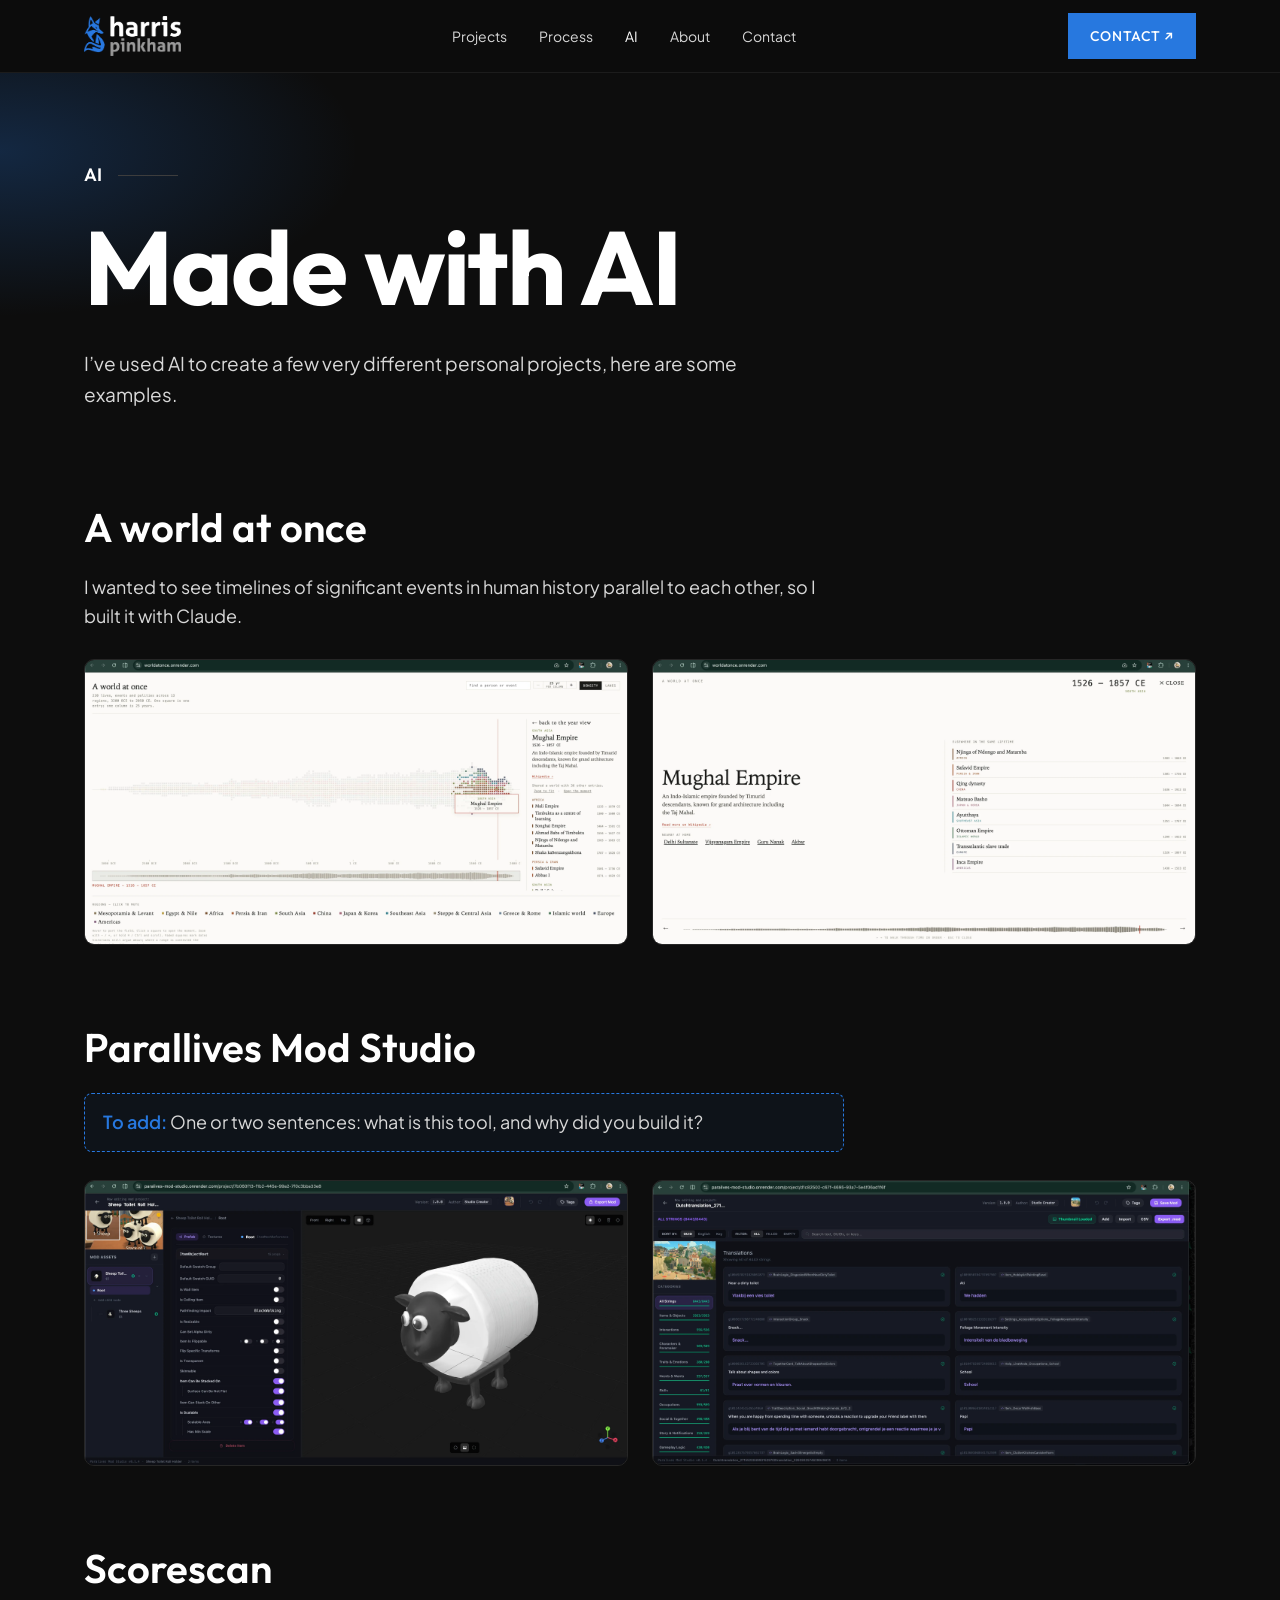
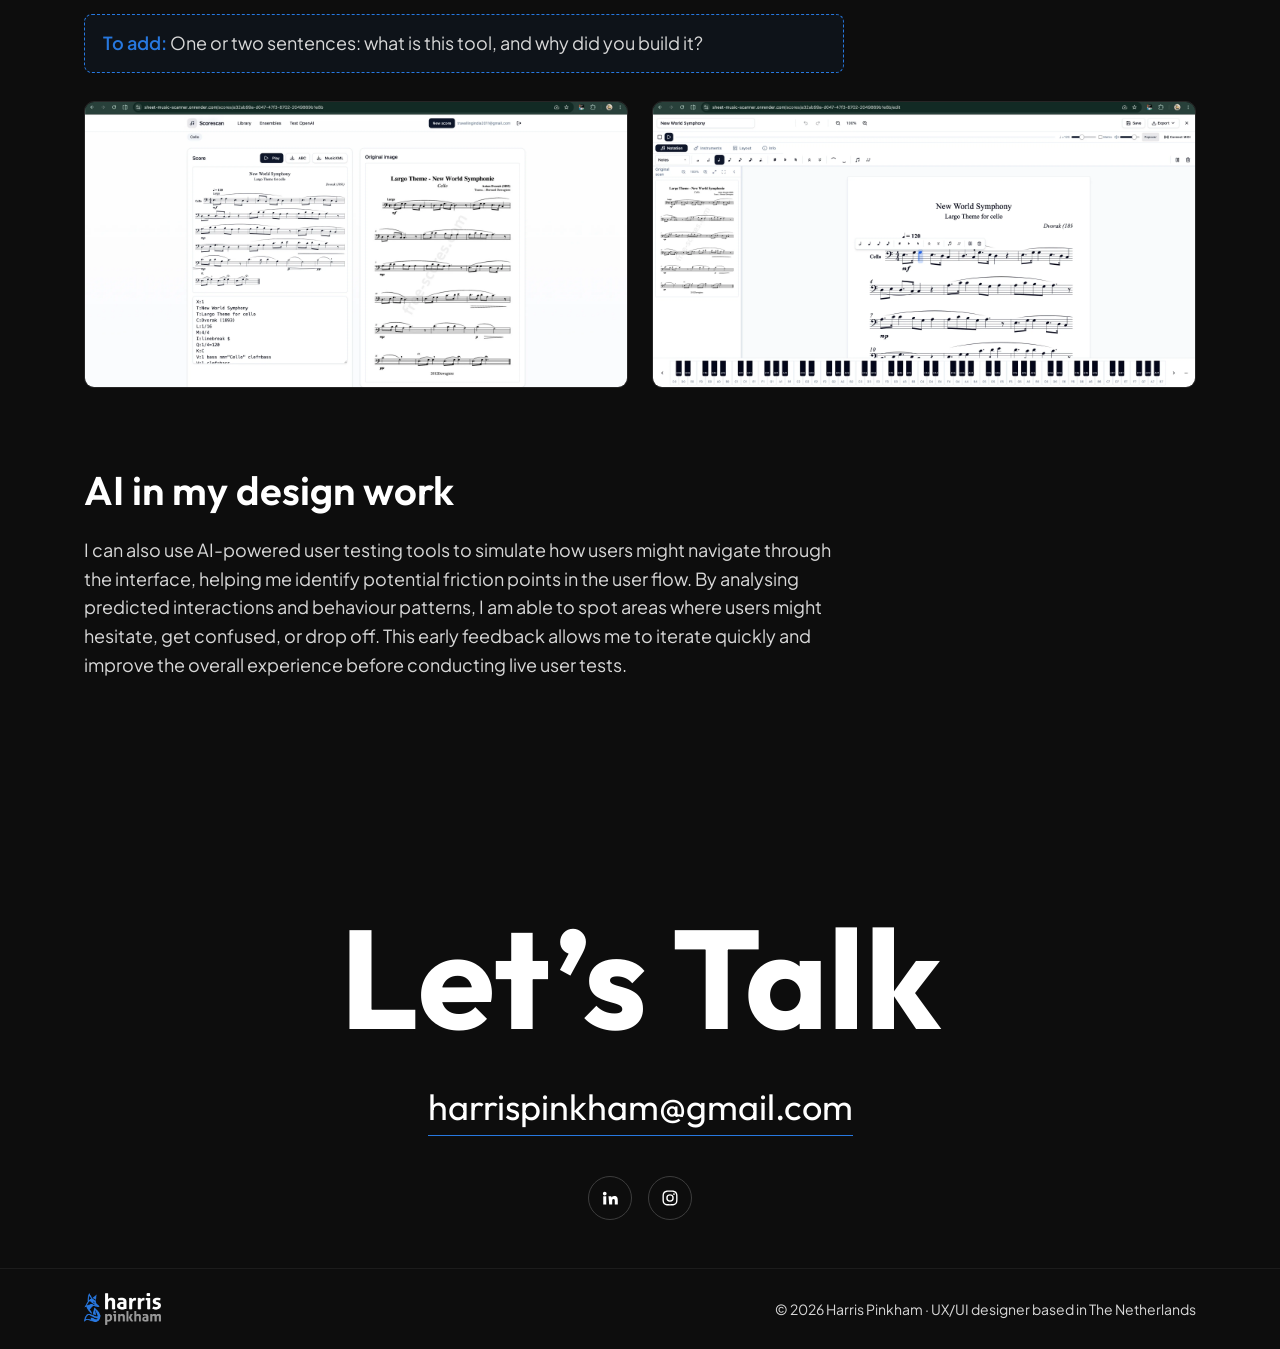
==== ai.html @ 4bc6c073 "Add project pages, Process and AI pages Project cards on the home page are now previews linking to a" ====
<!doctype html>
<html lang="en">
<head>
  <meta charset="utf-8">
  <meta name="viewport" content="width=device-width, initial-scale=1">
  <title>Made with AI — Harris Pinkham</title>
  <meta name="description" content="How Harris Pinkham uses AI as a UX/UI designer.">
  <link rel="icon" href="assets/favicon.png" type="image/png">
  <link rel="apple-touch-icon" href="assets/favicon.png">
  <link rel="preconnect" href="https://fonts.googleapis.com">
  <link rel="preconnect" href="https://fonts.gstatic.com" crossorigin>
  <link href="https://fonts.googleapis.com/css2?family=Outfit:wght@400;500;600;700&family=Plus+Jakarta+Sans:wght@400;500&display=swap" rel="stylesheet">
  <link rel="stylesheet" href="styles.css">
</head>
<body>

<header>
  <div class="wrap">
    <a class="logo" href="index.html" aria-label="Harris Pinkham, home"><img src="assets/logo.png" alt="harris pinkham" width="497" height="206"></a>
    <nav aria-label="Main">
      <a href="index.html#work">Projects</a>
      <a href="process.html">Process</a>
      <a href="ai.html" aria-current="page">AI</a>
      <a href="index.html#about">About</a>
      <a href="#contact">Contact</a>
    </nav>
    <a class="btn" href="#contact">CONTACT ↗</a>
  </div>
</header>

<main>
  <section class="page-hero">
    <div class="wrap">
      <p class="eyebrow">AI</p>
      <h1>Made with AI</h1>
      <p class="lead">I’ve used AI to create a few very different personal projects, here are some examples.</p>
    </div>
  </section>

  <section class="content-section">
    <div class="wrap">
      <article class="ai-project">
        <h2 class="sub">A world at once</h2>
        <p>I wanted to see timelines of significant events in human history parallel to each other, so I built it with Claude.</p>
        <div class="shots">
        <img class="shot" src="assets/ai/world-at-once-1.webp" alt="Timeline of 220 lives, events and polities across 13 regions, with the Mughal Empire selected" loading="lazy">
        <img class="shot" src="assets/ai/world-at-once-2.webp" alt="Mughal Empire detail view listing what happened elsewhere in the world at the same time" loading="lazy">
        </div>
      </article>
      <article class="ai-project">
        <h2 class="sub">Parallives Mod Studio</h2>
        <p class="todo">One or two sentences: what is this tool, and why did you build it?</p>
        <div class="shots">
        <img class="shot" src="assets/ai/mod-studio-1.webp" alt="Mod editor with a 3D preview of a sheep toilet-roll holder and its item settings" loading="lazy">
        <img class="shot" src="assets/ai/mod-studio-2.webp" alt="Translation editor showing English game strings with Dutch translations" loading="lazy">
        </div>
      </article>
      <article class="ai-project">
        <h2 class="sub">Scorescan</h2>
        <p class="todo">One or two sentences: what is this tool, and why did you build it?</p>
        <div class="shots">
        <img class="shot" src="assets/ai/scorescan-1.webp" alt="Scanned cello score next to the original sheet music image" loading="lazy">
        <img class="shot" src="assets/ai/scorescan-2.webp" alt="Score editor with notation tools and a piano keyboard" loading="lazy">
        </div>
      </article>
      <article class="ai-project">
        <h2 class="sub">AI in my design work</h2>
        <p>I can also use AI-powered user testing tools to simulate how users might navigate through the interface, helping me identify potential friction points in the user flow. By analysing predicted interactions and behaviour patterns, I am able to spot areas where users might hesitate, get confused, or drop off. This early feedback allows me to iterate quickly and improve the overall experience before conducting live user tests.</p>
      </article>
    </div>
  </section>

  <section class="contact" id="contact">
    <div class="wrap">
      <h2 class="big">Let’s Talk</h2>
      <a class="email" href="mailto:harrispinkham@gmail.com">harrispinkham@gmail.com</a>
      <div class="socials">
        <a href="https://www.linkedin.com/in/harrispinkham/" aria-label="LinkedIn"><svg viewBox="0 0 24 24"><path d="M4.98 3.5a2.5 2.5 0 1 1 0 5 2.5 2.5 0 0 1 0-5zM3 9.75h4v11H3zm7 0h3.8v1.5h.06c.53-1 1.83-2.06 3.77-2.06 4.03 0 4.77 2.65 4.77 6.1v5.46h-4v-4.84c0-1.16-.02-2.64-1.61-2.64-1.61 0-1.86 1.26-1.86 2.56v4.92h-4z"/></svg></a>
        <a href="https://www.instagram.com/indiaskapie" aria-label="Instagram"><svg viewBox="0 0 24 24"><path d="M12 7a5 5 0 1 0 0 10 5 5 0 0 0 0-10zm0 8.2a3.2 3.2 0 1 1 0-6.4 3.2 3.2 0 0 1 0 6.4zM17.3 5.5a1.2 1.2 0 1 0 0 2.4 1.2 1.2 0 0 0 0-2.4zM12 2c-2.7 0-3.1 0-4.1.06C4.6 2.2 2.2 4.6 2.06 7.9 2 8.9 2 9.3 2 12s0 3.1.06 4.1c.15 3.3 2.55 5.7 5.84 5.84C8.9 22 9.3 22 12 22s3.1 0 4.1-.06c3.3-.15 5.7-2.55 5.84-5.84.06-1 .06-1.4.06-4.1s0-3.1-.06-4.1C21.8 4.6 19.4 2.2 16.1 2.06 15.1 2 14.7 2 12 2zm0 1.8c2.67 0 3 0 4.03.06 2.4.1 3.97 1.7 4.1 4.1.05 1.05.06 1.36.06 4.04s0 3-.06 4.04c-.12 2.4-1.7 3.97-4.1 4.1-1.04.05-1.36.06-4.03.06s-3 0-4.04-.06c-2.4-.12-3.97-1.7-4.1-4.1C3.8 15 3.8 14.67 3.8 12s0-3 .06-4.04c.12-2.4 1.7-3.97 4.1-4.1C9 3.8 9.33 3.8 12 3.8z"/></svg></a>
      </div>
    </div>
  </section>
</main>

<footer>
  <div class="wrap">
    <img src="assets/logo.png" alt="harris pinkham" width="497" height="206">
    <p>© 2026 Harris Pinkham · UX/UI designer based in The Netherlands</p>
  </div>
</footer>

</body>
</html>
---- styles.css ----
:root {
  --bg: #0d0d0d;
  --surface: #020202;
  --text: #fff;
  --muted: #d8d8d8;
  --line: #3d3d3d;
  --accent: #2778df;
  --max: 1160px;
}
*, *::before, *::after { box-sizing: border-box; }
html { scroll-behavior: smooth; }
body {
  margin: 0;
  background: var(--bg);
  color: var(--text);
  font-family: "Plus Jakarta Sans", sans-serif;
  font-size: 16px;
  line-height: 1.6;
  -webkit-font-smoothing: antialiased;
}
h1, h2, h3, h4 { font-family: "Outfit", sans-serif; margin: 0; line-height: 1.1; }
p { margin: 0; }
a { color: inherit; }
img { max-width: 100%; display: block; }
.wrap { max-width: var(--max); margin: 0 auto; padding: 0 24px; }

/* Header */
header {
  position: sticky; top: 0; z-index: 10;
  background: rgba(13, 13, 13, .85);
  backdrop-filter: blur(10px);
  border-bottom: 1px solid #1c1c1c;
}
header .wrap { display: flex; align-items: center; justify-content: space-between; height: 72px; }
.logo img { height: 40px; width: auto; }
nav { display: flex; gap: 32px; }
nav a { text-decoration: none; font-size: 14px; color: var(--muted); }
nav a:hover, nav a[aria-current="page"] { color: var(--text); }
[id] { scroll-margin-top: 88px; }
.btn {
  display: inline-flex; align-items: center; gap: 8px;
  background: var(--accent); color: #fff; text-decoration: none;
  font-family: "Outfit", sans-serif; font-size: 14px; font-weight: 500; letter-spacing: .04em;
  padding: 12px 22px;
}
.btn:hover { filter: brightness(1.1); }

/* Section eyebrow, e.g. "Projects ——" */
.eyebrow {
  display: flex; align-items: center; gap: 16px;
  font-family: "Outfit", sans-serif; font-weight: 600; font-size: 18px;
}
.eyebrow::after { content: ""; width: 60px; height: 1px; background: var(--line); }
.section-title { font-size: clamp(40px, 6vw, 72px); font-weight: 600; margin: 16px 0 48px; }

/* Hero */
.hero {
  position: relative; overflow: hidden;
  padding: 120px 0 100px;
  background: radial-gradient(ellipse 40% 50% at 0% 25%, rgba(39, 120, 223, .28), transparent 70%);
}
.hero-figure {
  position: absolute; right: 4%; top: 80px;
  width: min(46vw, 560px); height: auto; opacity: .55;
  image-rendering: pixelated; pointer-events: none;
}
.hero .wrap { position: relative; }
.hero h1 { font-weight: 700; font-size: clamp(64px, 13vw, 150px); letter-spacing: -.02em; margin-top: 24px; }
.hero h1 .line { display: flex; align-items: center; gap: 24px; }
.hero h1 .line:last-child { padding-left: clamp(0px, 13vw, 180px); }
.hero h1 .line:last-child::before {
  content: ""; flex: 0 0 clamp(0px, 11vw, 150px); height: 4px;
  background: radial-gradient(circle, var(--accent) 2px, transparent 2.5px) 0 0 / 10px 4px;
  margin-left: calc(-1 * clamp(0px, 13vw, 180px));
}
.hero h1 .star { width: clamp(40px, 7vw, 90px); }
.hero .lead { max-width: 560px; margin-top: 40px; font-size: 18px; color: var(--muted); }
.stats { display: grid; grid-template-columns: repeat(3, 1fr); gap: 24px; max-width: 800px; margin-top: 48px; }
.stats strong { display: block; font-family: "Outfit", sans-serif; font-size: 28px; font-weight: 600; color: var(--accent); }
.stats span { font-size: 14px; color: var(--muted); }
.circle-link {
  display: grid; place-items: center; margin-top: 56px;
  width: 144px; height: 144px; border-radius: 50%;
  border: 1px solid var(--accent); text-decoration: none;
  font-family: "Outfit", sans-serif; font-size: 14px; font-weight: 500; letter-spacing: .04em;
  transition: background .2s;
}
.circle-link:hover { background: var(--accent); }

/* Project preview cards (home) */
.work { padding: 100px 0; }
.projects { display: grid; grid-template-columns: repeat(2, 1fr); gap: 24px; }
.project-card {
  display: block; text-decoration: none;
  border: 1px solid #262626; border-radius: 12px; background: var(--surface); overflow: hidden;
  transition: border-color .2s, transform .2s;
}
.project-card:hover { border-color: var(--accent); transform: translateY(-4px); }
.project-card img { width: 100%; height: auto; aspect-ratio: 16 / 10; object-fit: cover; }
.card-body { padding: 20px 24px 24px; }
.tag { font-size: 14px; color: var(--muted); }
.project-card h3 { font-size: 22px; font-weight: 600; margin: 6px 0 16px; }
.view { font-family: "Outfit", sans-serif; font-size: 14px; font-weight: 500; letter-spacing: .04em; color: var(--accent); }
.site-link {
  font-family: "Outfit", sans-serif; font-weight: 500;
  color: var(--accent); text-decoration: none; border-bottom: 1px solid currentColor;
}
.site-link:hover { color: var(--text); }

/* About */
.about { padding: 100px 0; border-top: 1px solid #1c1c1c; }
.about-grid { display: grid; grid-template-columns: 1fr 1.2fr; gap: 64px; align-items: center; }
.about-photo { border-radius: 12px; aspect-ratio: 1; object-fit: cover; object-position: center 25%; width: 100%; height: auto; }
.about p { color: var(--muted); font-size: 18px; margin-bottom: 20px; }
.about p strong { color: var(--text); font-weight: 500; }
.about .section-title { margin-bottom: 32px; }

/* Ticker */
.ticker { overflow: hidden; border-block: 1px solid #1c1c1c; padding: 28px 0; }
.ticker-track { display: flex; gap: 48px; width: max-content; animation: scroll 30s linear infinite; }
.ticker-track span { font-family: "Outfit", sans-serif; font-size: clamp(32px, 5vw, 56px); font-weight: 600; white-space: nowrap; display: flex; align-items: center; gap: 48px; }
.ticker-track span::after { content: ""; width: 36px; height: 36px; background: url(assets/star.svg) center / contain no-repeat; }
@keyframes scroll { to { transform: translateX(-50%); } }
@media (prefers-reduced-motion: reduce) { .ticker-track { animation: none; } }

/* Contact / footer */
.contact { padding: 120px 0 48px; text-align: center; }
.contact h2.big { font-size: clamp(56px, 11vw, 140px); font-weight: 700; }
.contact .email { display: inline-block; margin: 24px 0 40px; font-family: "Outfit", sans-serif; font-size: clamp(20px, 3.4vw, 36px); text-decoration: none; border-bottom: 1px solid var(--accent); overflow-wrap: anywhere; }
.socials { display: flex; justify-content: center; gap: 16px; }
.socials a { display: grid; place-items: center; width: 44px; height: 44px; border: 1px solid var(--line); border-radius: 50%; }
.socials a:hover { border-color: var(--accent); }
.socials svg { width: 18px; height: 18px; fill: currentColor; }
footer { border-top: 1px solid #1c1c1c; padding: 24px 0; font-size: 14px; color: var(--muted); }
footer .wrap { display: flex; justify-content: space-between; align-items: center; gap: 16px; }
footer img { height: 32px; width: auto; }

/* Inner page intro (project, process, AI) */
.page-hero {
  padding: 88px 0 56px;
  background: radial-gradient(ellipse 40% 60% at 0% 20%, rgba(39, 120, 223, .25), transparent 70%);
}
.back { display: inline-block; margin-bottom: 32px; font-size: 14px; color: var(--muted); text-decoration: none; }
.back:hover { color: var(--text); }
.page-hero h1 { font-size: clamp(48px, 9vw, 104px); font-weight: 700; letter-spacing: -.02em; margin-top: 20px; }
.page-hero .lead { max-width: 680px; margin-top: 24px; font-size: 19px; color: var(--muted); }
.page-hero .tag { margin-top: 0; }
h2.sub { font-size: clamp(28px, 3.4vw, 40px); font-weight: 600; margin-bottom: 24px; }

/* Project page */
.cover { width: 100%; height: auto; border-radius: 12px; }
.project-info { display: grid; grid-template-columns: 1.6fr 1fr; gap: 64px; padding-top: 80px; padding-bottom: 80px; }
.project-info p { color: var(--muted); font-size: 18px; }
.project-info p + p { margin-top: 16px; }
.meta { margin: 0; border-top: 1px solid var(--line); }
.meta div { display: flex; justify-content: space-between; gap: 16px; padding: 14px 0; border-bottom: 1px solid var(--line); }
.meta dt { color: var(--muted); font-size: 14px; }
.meta dd { margin: 0; text-align: right; font-family: "Outfit", sans-serif; font-weight: 500; }
.screens { padding-bottom: 80px; }
.desktop-screens { display: grid; gap: 32px; margin-bottom: 80px; }
.mobile-screens { display: grid; grid-template-columns: repeat(3, 1fr); gap: 32px; max-width: 900px; margin: 0 auto 80px; }
.browser { margin: 0; border: 1px solid #262626; border-radius: 12px; overflow: hidden; background: #161616; }
.browser-bar { display: flex; gap: 6px; padding: 12px 16px; border-bottom: 1px solid #262626; }
.browser-bar span { width: 10px; height: 10px; border-radius: 50%; background: var(--line); }
.browser img { width: 100%; height: auto; }
.browser .slot { width: 100%; aspect-ratio: 16 / 10; }
.phone { margin: 0; border: 10px solid #1f1f1f; border-radius: 40px; overflow: hidden; background: #161616; box-shadow: 0 0 0 1px #333; }
.phone img, .phone .slot { width: 100%; height: auto; aspect-ratio: 9 / 19.5; object-fit: cover; object-position: top; }
.desktop-screens.two { grid-template-columns: 1fr 1fr; gap: 24px; }
.mobile-screens.four { grid-template-columns: repeat(4, 1fr); gap: 24px; max-width: none; }
/* Older 16:9 phone screens */
.mobile-screens.classic { grid-template-columns: repeat(2, 1fr); max-width: 560px; }
.mobile-screens.classic .phone img { aspect-ratio: 9 / 16; }
/* Screenshots that already include their own browser bar */
.shots { display: grid; grid-template-columns: 1fr 1fr; gap: 24px; margin: 28px 0 80px; }
.shot { width: 100%; height: auto; border-radius: 10px; border: 1px solid #262626; }
.intro-text { max-width: 820px; margin-bottom: 56px; color: var(--muted); font-size: 18px; }
.ai-project p { max-width: 760px; color: var(--muted); font-size: 18px; }

/* Empty frame waiting for a screenshot */
.slot {
  display: grid; place-items: center; padding: 16px; text-align: center;
  color: var(--muted); font-size: 14px;
  background: repeating-linear-gradient(45deg, #141414 0 12px, #181818 12px 24px);
}
.project-nav { display: flex; justify-content: space-between; gap: 16px; padding-top: 40px; padding-bottom: 40px; border-top: 1px solid #1c1c1c; }
.project-nav a { text-decoration: none; }
.project-nav a:last-child { text-align: right; }
.project-nav small { display: block; color: var(--muted); font-size: 13px; }
.project-nav span { font-family: "Outfit", sans-serif; font-size: 20px; font-weight: 600; }
.project-nav a:hover span { color: var(--accent); }

/* Placeholder for content still to be written */
.todo {
  border: 1px dashed var(--accent); border-radius: 8px; padding: 14px 18px;
  color: var(--muted); font-size: 15px; background: rgba(39, 120, 223, .06);
}
.todo::before { content: "To add: "; color: var(--accent); font-weight: 600; }
.todo-inline { color: var(--muted) !important; font-style: italic; border-bottom: 1px dashed var(--accent); }

/* Process page */
.content-section { padding: 40px 0 100px; }
.steps { list-style: none; padding: 0; margin: 0 0 80px; border-top: 1px solid var(--line); }
.steps li { display: grid; grid-template-columns: 100px 1fr 1.4fr; gap: 32px; padding: 40px 0; border-bottom: 1px solid var(--line); }
.step-num { font-family: "Outfit", sans-serif; font-size: 20px; font-weight: 600; color: var(--accent); }
.steps h3 { font-size: clamp(26px, 3vw, 36px); font-weight: 600; }
.steps p { color: var(--muted); font-size: 17px; }
.steps p + p { margin-top: 12px; }
.step-items > div + div { margin-top: 32px; }
.step-items h4 { font-family: "Outfit", sans-serif; font-size: 20px; font-weight: 600; margin-bottom: 8px; }
.steps blockquote { margin: 12px 0; padding-left: 16px; border-left: 2px solid var(--accent); color: var(--text); font-style: italic; }

/* AI page */
.cards { display: grid; grid-template-columns: repeat(3, 1fr); gap: 24px; margin-bottom: 80px; }
.card { border: 1px solid #262626; border-radius: 12px; background: var(--surface); padding: 28px; }
.card h3 { font-size: 22px; font-weight: 600; margin-bottom: 16px; }
.card .todo { font-size: 14px; }

@media (max-width: 800px) {
  header .wrap { flex-wrap: wrap; height: auto; padding-top: 12px; row-gap: 4px; }
  nav { order: 3; width: 100%; gap: 22px; overflow-x: auto; padding: 4px 0 12px; }
  nav a { white-space: nowrap; }
  [id] { scroll-margin-top: 120px; }
  .hero { padding: 72px 0 64px; }
  .hero-figure { width: 80vw; right: -20vw; top: auto; bottom: 0; opacity: .3; }
  .hero h1 .line:last-child { padding-left: 0; }
  .hero h1 .line:last-child::before { display: none; }
  .stats { grid-template-columns: 1fr; gap: 16px; }
  .work, .about { padding: 72px 0; }
  .projects, .cards { grid-template-columns: 1fr; }
  .page-hero { padding: 56px 0 40px; }
  .project-info { grid-template-columns: 1fr; gap: 40px; padding-top: 56px; padding-bottom: 56px; }
  .mobile-screens, .mobile-screens.four { grid-template-columns: repeat(2, 1fr); gap: 16px; }
  .desktop-screens.two, .shots { grid-template-columns: 1fr; }
  .phone { border-width: 6px; border-radius: 28px; }
  .steps li { grid-template-columns: 1fr; gap: 12px; padding: 32px 0; }
  .about-grid { grid-template-columns: 1fr; gap: 40px; }
  .about-photo { aspect-ratio: 4 / 3; }
  footer .wrap { flex-direction: column; }
}
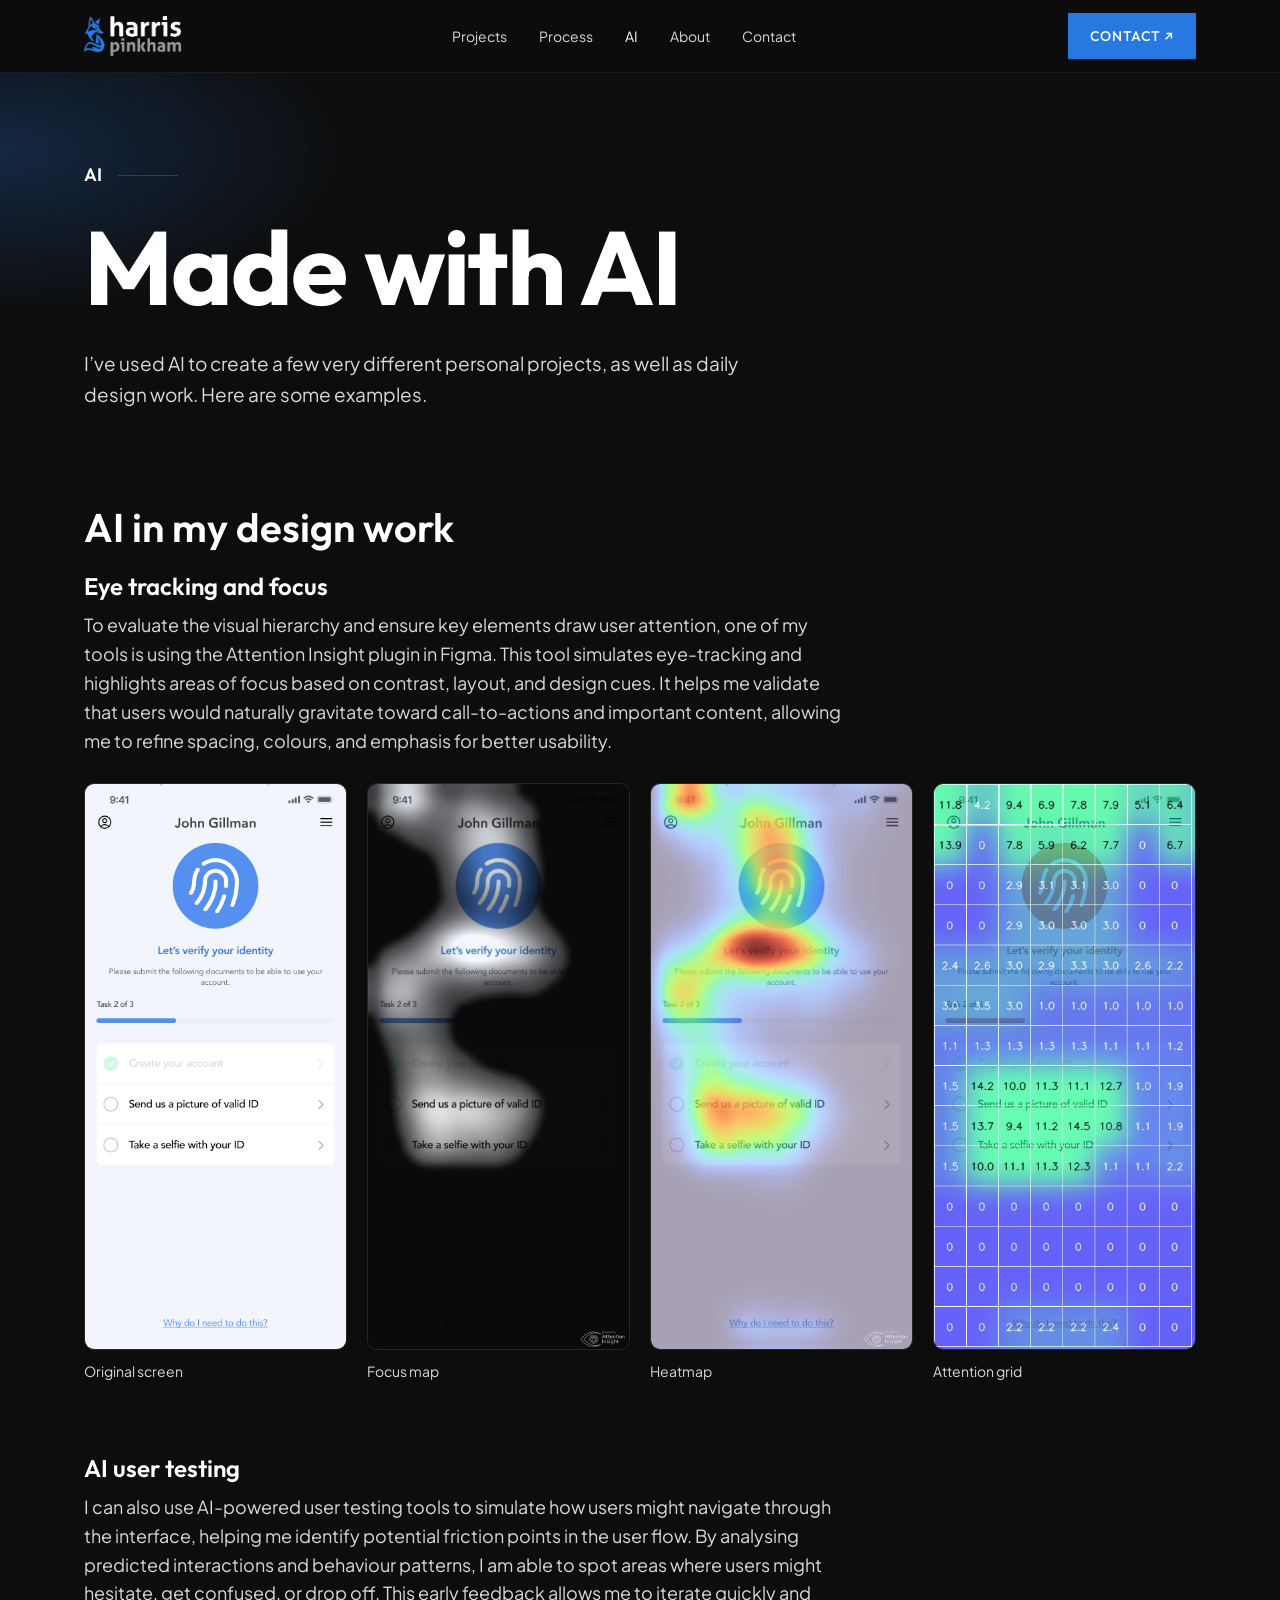
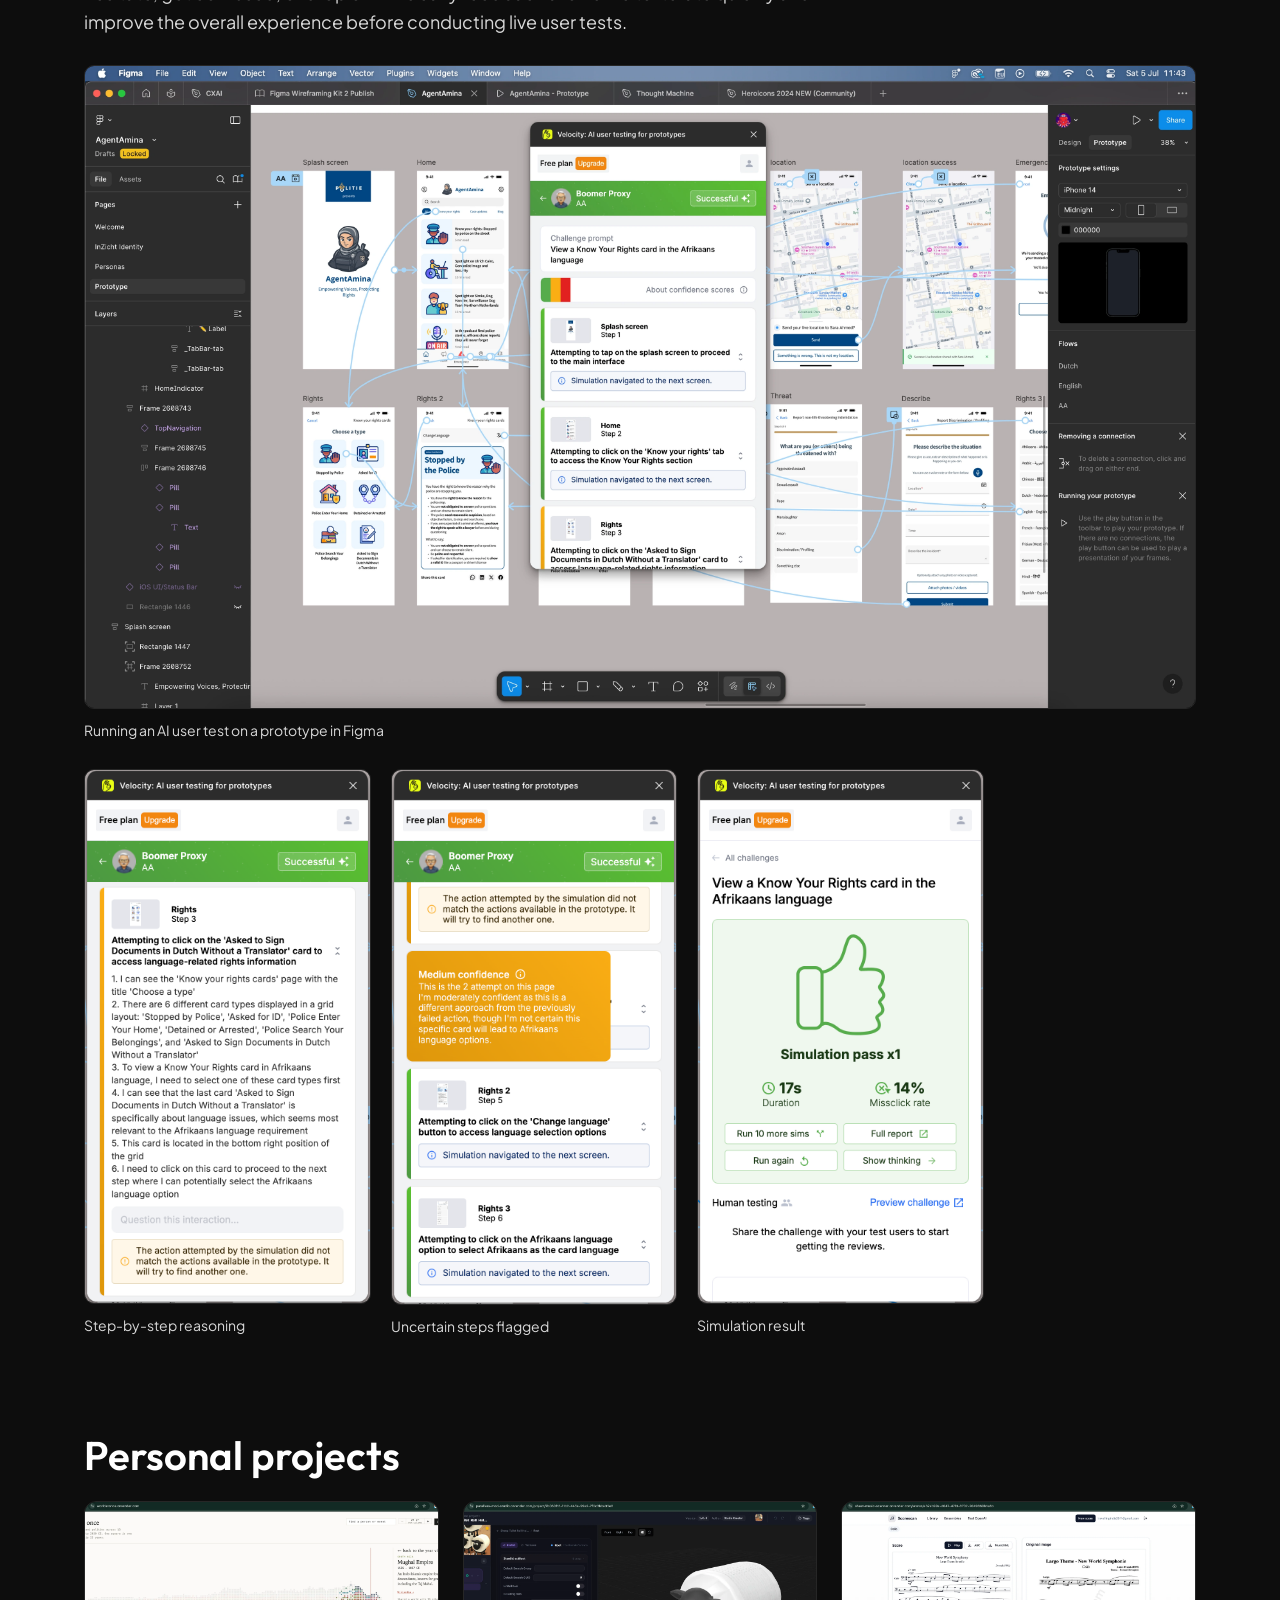
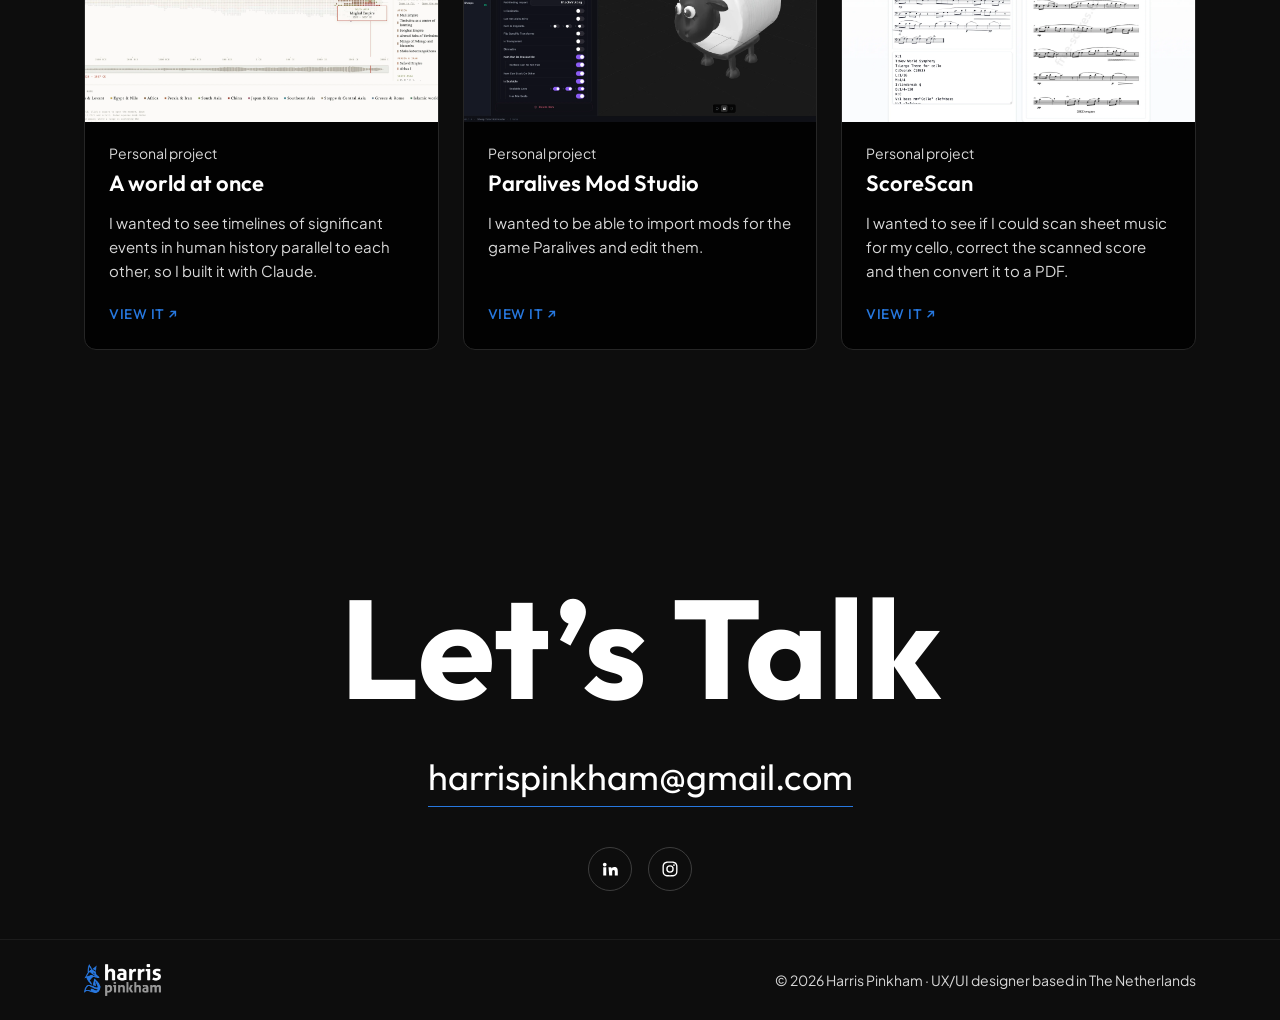
==== commit a6afbc44: "Rework AI page and tidy project details The AI page now leads with AI in my design work (eye trackin" ====
--- a/ai.html
+++ b/ai.html
@@ -33,40 +33,65 @@
     <div class="wrap">
       <p class="eyebrow">AI</p>
       <h1>Made with AI</h1>
-      <p class="lead">I’ve used AI to create a few very different personal projects, here are some examples.</p>
+      <p class="lead">I’ve used AI to create a few very different personal projects, as well as daily design work. Here are some examples.</p>
     </div>
   </section>
 
   <section class="content-section">
     <div class="wrap">
       <article class="ai-project">
-        <h2 class="sub">A world at once</h2>
-        <p>I wanted to see timelines of significant events in human history parallel to each other, so I built it with Claude.</p>
-        <div class="shots">
-        <img class="shot" src="assets/ai/world-at-once-1.webp" alt="Timeline of 220 lives, events and polities across 13 regions, with the Mughal Empire selected" loading="lazy">
-        <img class="shot" src="assets/ai/world-at-once-2.webp" alt="Mughal Empire detail view listing what happened elsewhere in the world at the same time" loading="lazy">
+        <h2 class="sub">AI in my design work</h2>
+        <div class="ai-method">
+          <h3>Eye tracking and focus</h3>
+          <p>To evaluate the visual hierarchy and ensure key elements draw user attention, one of my tools is using the Attention Insight plugin in Figma. This tool simulates eye-tracking and highlights areas of focus based on contrast, layout, and design cues. It helps me validate that users would naturally gravitate toward call-to-actions and important content, allowing me to refine spacing, colours, and emphasis for better usability.</p>
+          <div class="gallery four">
+          <figure><img src="assets/ai/eye-tracking-1.webp" alt="Soldibank identity verification screen" loading="lazy"><figcaption>Original screen</figcaption></figure>
+          <figure><img src="assets/ai/eye-tracking-2.webp" alt="Focus map of the same screen, with unseen areas darkened" loading="lazy"><figcaption>Focus map</figcaption></figure>
+          <figure><img src="assets/ai/eye-tracking-3.webp" alt="Heatmap of predicted attention on the same screen" loading="lazy"><figcaption>Heatmap</figcaption></figure>
+          <figure><img src="assets/ai/eye-tracking-4.webp" alt="Grid of attention percentages across the same screen" loading="lazy"><figcaption>Attention grid</figcaption></figure>
+          </div>
+        </div>
+        <div class="ai-method">
+          <h3>AI user testing</h3>
+          <p>I can also use AI-powered user testing tools to simulate how users might navigate through the interface, helping me identify potential friction points in the user flow. By analysing predicted interactions and behaviour patterns, I am able to spot areas where users might hesitate, get confused, or drop off. This early feedback allows me to iterate quickly and improve the overall experience before conducting live user tests.</p>
+          <figure class="wide"><img src="assets/ai/ai-testing-1.webp" alt="Velocity AI user testing plugin running on the AgentAmina prototype in Figma" loading="lazy"><figcaption>Running an AI user test on a prototype in Figma</figcaption></figure>
+          <div class="gallery three">
+          <figure><img src="assets/ai/ai-testing-2.webp" alt="Velocity plugin explaining each simulated step" loading="lazy"><figcaption>Step-by-step reasoning</figcaption></figure>
+          <figure><img src="assets/ai/ai-testing-3.webp" alt="Velocity plugin flagging a step with medium confidence" loading="lazy"><figcaption>Uncertain steps flagged</figcaption></figure>
+          <figure><img src="assets/ai/ai-testing-4.webp" alt="Velocity plugin reporting a successful simulation with duration and misclick rate" loading="lazy"><figcaption>Simulation result</figcaption></figure>
+          </div>
         </div>
       </article>
-      <article class="ai-project">
-        <h2 class="sub">Parallives Mod Studio</h2>
-        <p class="todo">One or two sentences: what is this tool, and why did you build it?</p>
-        <div class="shots">
-        <img class="shot" src="assets/ai/mod-studio-1.webp" alt="Mod editor with a 3D preview of a sheep toilet-roll holder and its item settings" loading="lazy">
-        <img class="shot" src="assets/ai/mod-studio-2.webp" alt="Translation editor showing English game strings with Dutch translations" loading="lazy">
-        </div>
-      </article>
-      <article class="ai-project">
-        <h2 class="sub">Scorescan</h2>
-        <p class="todo">One or two sentences: what is this tool, and why did you build it?</p>
-        <div class="shots">
-        <img class="shot" src="assets/ai/scorescan-1.webp" alt="Scanned cello score next to the original sheet music image" loading="lazy">
-        <img class="shot" src="assets/ai/scorescan-2.webp" alt="Score editor with notation tools and a piano keyboard" loading="lazy">
-        </div>
-      </article>
-      <article class="ai-project">
-        <h2 class="sub">AI in my design work</h2>
-        <p>I can also use AI-powered user testing tools to simulate how users might navigate through the interface, helping me identify potential friction points in the user flow. By analysing predicted interactions and behaviour patterns, I am able to spot areas where users might hesitate, get confused, or drop off. This early feedback allows me to iterate quickly and improve the overall experience before conducting live user tests.</p>
-      </article>
+      <h2 class="sub">Personal projects</h2>
+      <div class="projects three">
+        <a class="project-card" href="https://worldatonce.onrender.com/" target="_blank" rel="noopener">
+          <img src="assets/ai/world-at-once-1.webp" alt="Timeline of 220 lives, events and polities across 13 regions, with the Mughal Empire selected" loading="lazy">
+          <div class="card-body">
+            <p class="tag">Personal project</p>
+            <h3>A world at once</h3>
+            <p class="card-text">I wanted to see timelines of significant events in human history parallel to each other, so I built it with Claude.</p>
+            <span class="view">VIEW IT ↗</span>
+          </div>
+        </a>
+        <a class="project-card" href="https://paralives-mod-studio.onrender.com/" target="_blank" rel="noopener">
+          <img src="assets/ai/mod-studio-1.webp" alt="Mod editor with a 3D preview of a sheep toilet-roll holder and its item settings" loading="lazy">
+          <div class="card-body">
+            <p class="tag">Personal project</p>
+            <h3>Paralives Mod Studio</h3>
+            <p class="card-text">I wanted to be able to import mods for the game Paralives and edit them.</p>
+            <span class="view">VIEW IT ↗</span>
+          </div>
+        </a>
+        <a class="project-card" href="https://sheet-music-scanner.onrender.com/" target="_blank" rel="noopener">
+          <img src="assets/ai/scorescan-1.webp" alt="Scanned cello score next to the original sheet music image" loading="lazy">
+          <div class="card-body">
+            <p class="tag">Personal project</p>
+            <h3>ScoreScan</h3>
+            <p class="card-text">I wanted to see if I could scan sheet music for my cello, correct the scanned score and then convert it to a PDF.</p>
+            <span class="view">VIEW IT ↗</span>
+          </div>
+        </a>
+      </div>
     </div>
   </section>
 
--- a/styles.css
+++ b/styles.css
@@ -91,13 +91,17 @@
 .work { padding: 100px 0; }
 .projects { display: grid; grid-template-columns: repeat(2, 1fr); gap: 24px; }
 .project-card {
-  display: block; text-decoration: none;
+  text-decoration: none;
   border: 1px solid #262626; border-radius: 12px; background: var(--surface); overflow: hidden;
+  display: flex; flex-direction: column;
   transition: border-color .2s, transform .2s;
 }
 .project-card:hover { border-color: var(--accent); transform: translateY(-4px); }
 .project-card img { width: 100%; height: auto; aspect-ratio: 16 / 10; object-fit: cover; }
-.card-body { padding: 20px 24px 24px; }
+.card-body { flex: 1; display: flex; flex-direction: column; padding: 20px 24px 24px; }
+.card-body .view { margin-top: auto; }
+.card-text { color: var(--muted); font-size: 15px; margin-bottom: 20px; }
+.projects.three { grid-template-columns: repeat(3, 1fr); }
 .tag { font-size: 14px; color: var(--muted); }
 .project-card h3 { font-size: 22px; font-weight: 600; margin: 6px 0 16px; }
 .view { font-family: "Outfit", sans-serif; font-size: 14px; font-weight: 500; letter-spacing: .04em; color: var(--accent); }
@@ -171,11 +175,18 @@
 /* Older 16:9 phone screens */
 .mobile-screens.classic { grid-template-columns: repeat(2, 1fr); max-width: 560px; }
 .mobile-screens.classic .phone img { aspect-ratio: 9 / 16; }
-/* Screenshots that already include their own browser bar */
-.shots { display: grid; grid-template-columns: 1fr 1fr; gap: 24px; margin: 28px 0 80px; }
-.shot { width: 100%; height: auto; border-radius: 10px; border: 1px solid #262626; }
 .intro-text { max-width: 820px; margin-bottom: 56px; color: var(--muted); font-size: 18px; }
 .ai-project p { max-width: 760px; color: var(--muted); font-size: 18px; }
+.ai-project { margin-bottom: 96px; }
+.ai-method + .ai-method { margin-top: 72px; }
+.ai-method h3 { font-size: 24px; font-weight: 600; margin-bottom: 12px; }
+.gallery { display: grid; gap: 20px; margin-top: 28px; }
+.gallery.four { grid-template-columns: repeat(4, 1fr); }
+.gallery.three { grid-template-columns: repeat(3, 1fr); max-width: 900px; }
+.gallery figure, figure.wide { margin: 0; }
+figure.wide { margin-top: 28px; }
+.gallery img, figure.wide img { width: 100%; height: auto; border-radius: 10px; border: 1px solid #262626; }
+.gallery figcaption, figure.wide figcaption { margin-top: 10px; font-size: 14px; color: var(--muted); }
 
 /* Empty frame waiting for a screenshot */
 .slot {
@@ -196,7 +207,6 @@
   color: var(--muted); font-size: 15px; background: rgba(39, 120, 223, .06);
 }
 .todo::before { content: "To add: "; color: var(--accent); font-weight: 600; }
-.todo-inline { color: var(--muted) !important; font-style: italic; border-bottom: 1px dashed var(--accent); }
 
 /* Process page */
 .content-section { padding: 40px 0 100px; }
@@ -227,11 +237,12 @@
   .hero h1 .line:last-child::before { display: none; }
   .stats { grid-template-columns: 1fr; gap: 16px; }
   .work, .about { padding: 72px 0; }
-  .projects, .cards { grid-template-columns: 1fr; }
+  .projects, .projects.three, .cards { grid-template-columns: 1fr; }
   .page-hero { padding: 56px 0 40px; }
   .project-info { grid-template-columns: 1fr; gap: 40px; padding-top: 56px; padding-bottom: 56px; }
   .mobile-screens, .mobile-screens.four { grid-template-columns: repeat(2, 1fr); gap: 16px; }
-  .desktop-screens.two, .shots { grid-template-columns: 1fr; }
+  .desktop-screens.two { grid-template-columns: 1fr; }
+  .gallery.four, .gallery.three { grid-template-columns: repeat(2, 1fr); gap: 16px; }
   .phone { border-width: 6px; border-radius: 28px; }
   .steps li { grid-template-columns: 1fr; gap: 12px; padding: 32px 0; }
   .about-grid { grid-template-columns: 1fr; gap: 40px; }
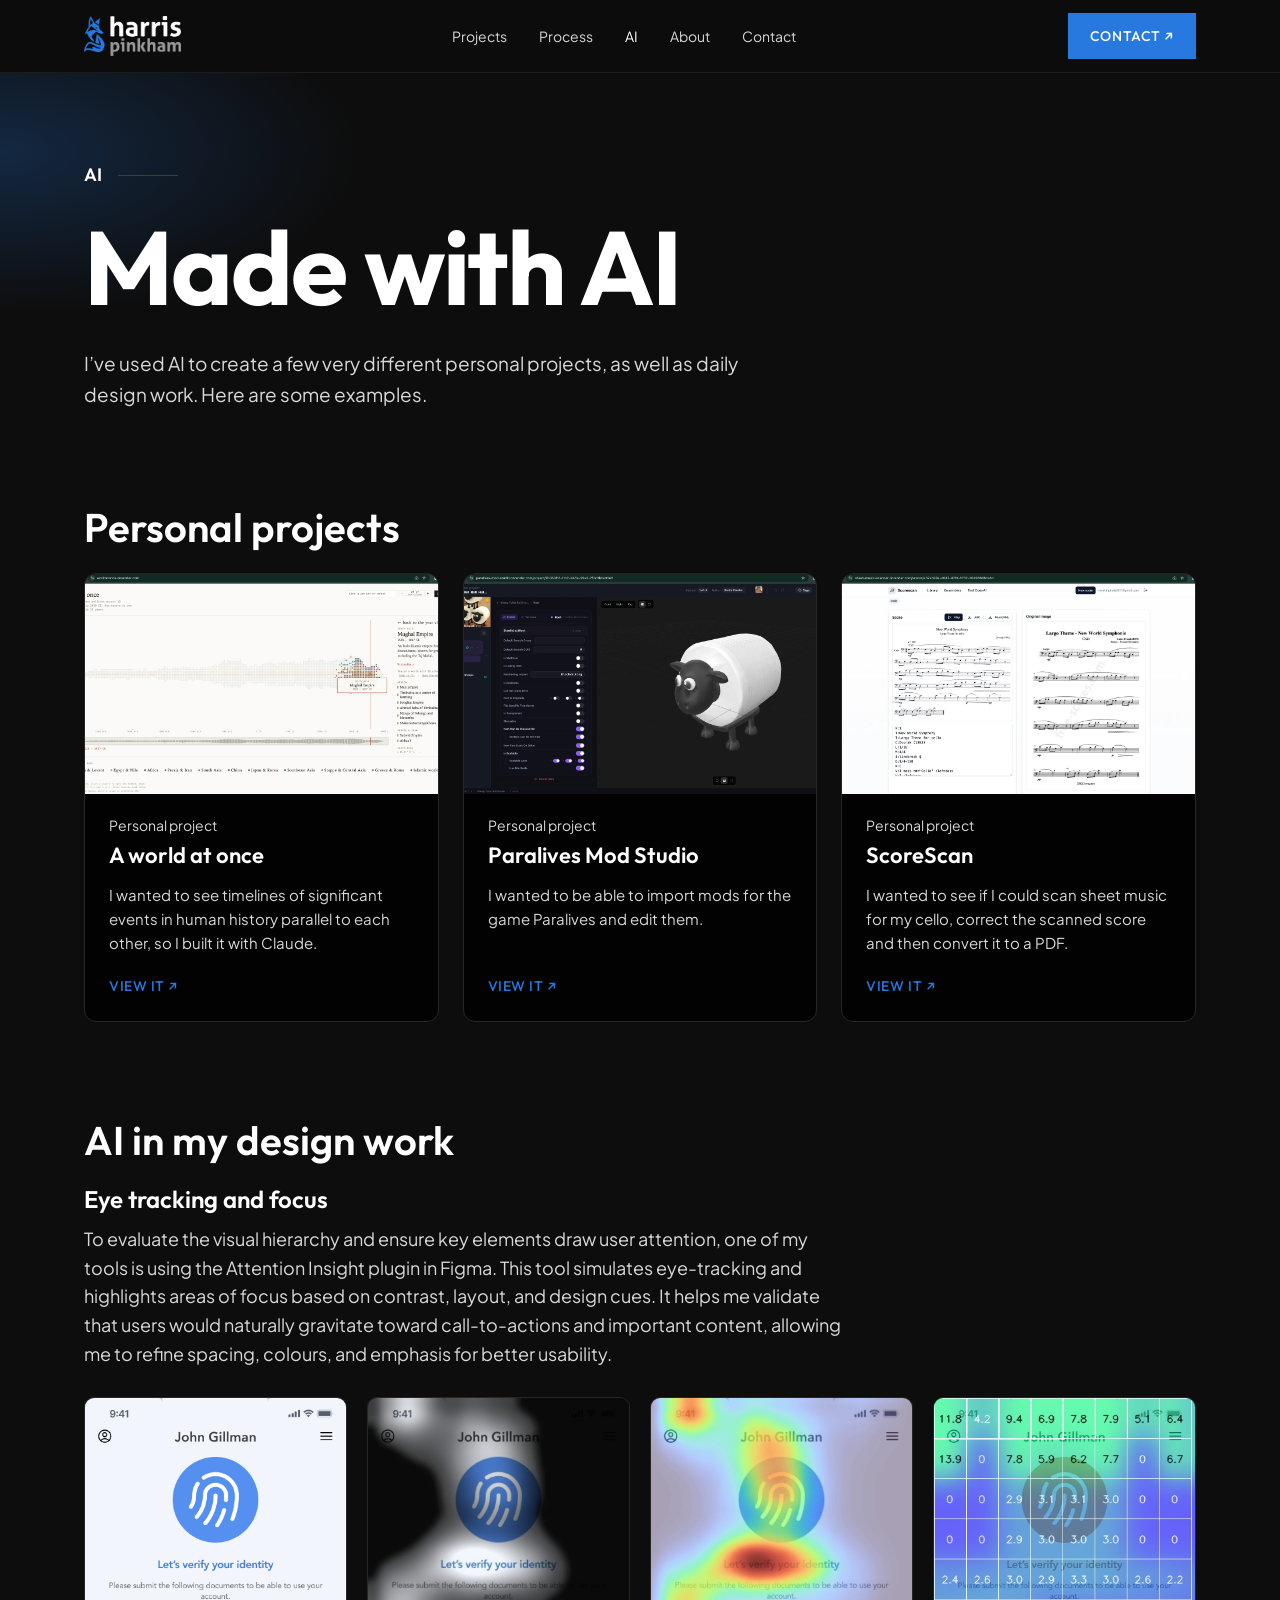
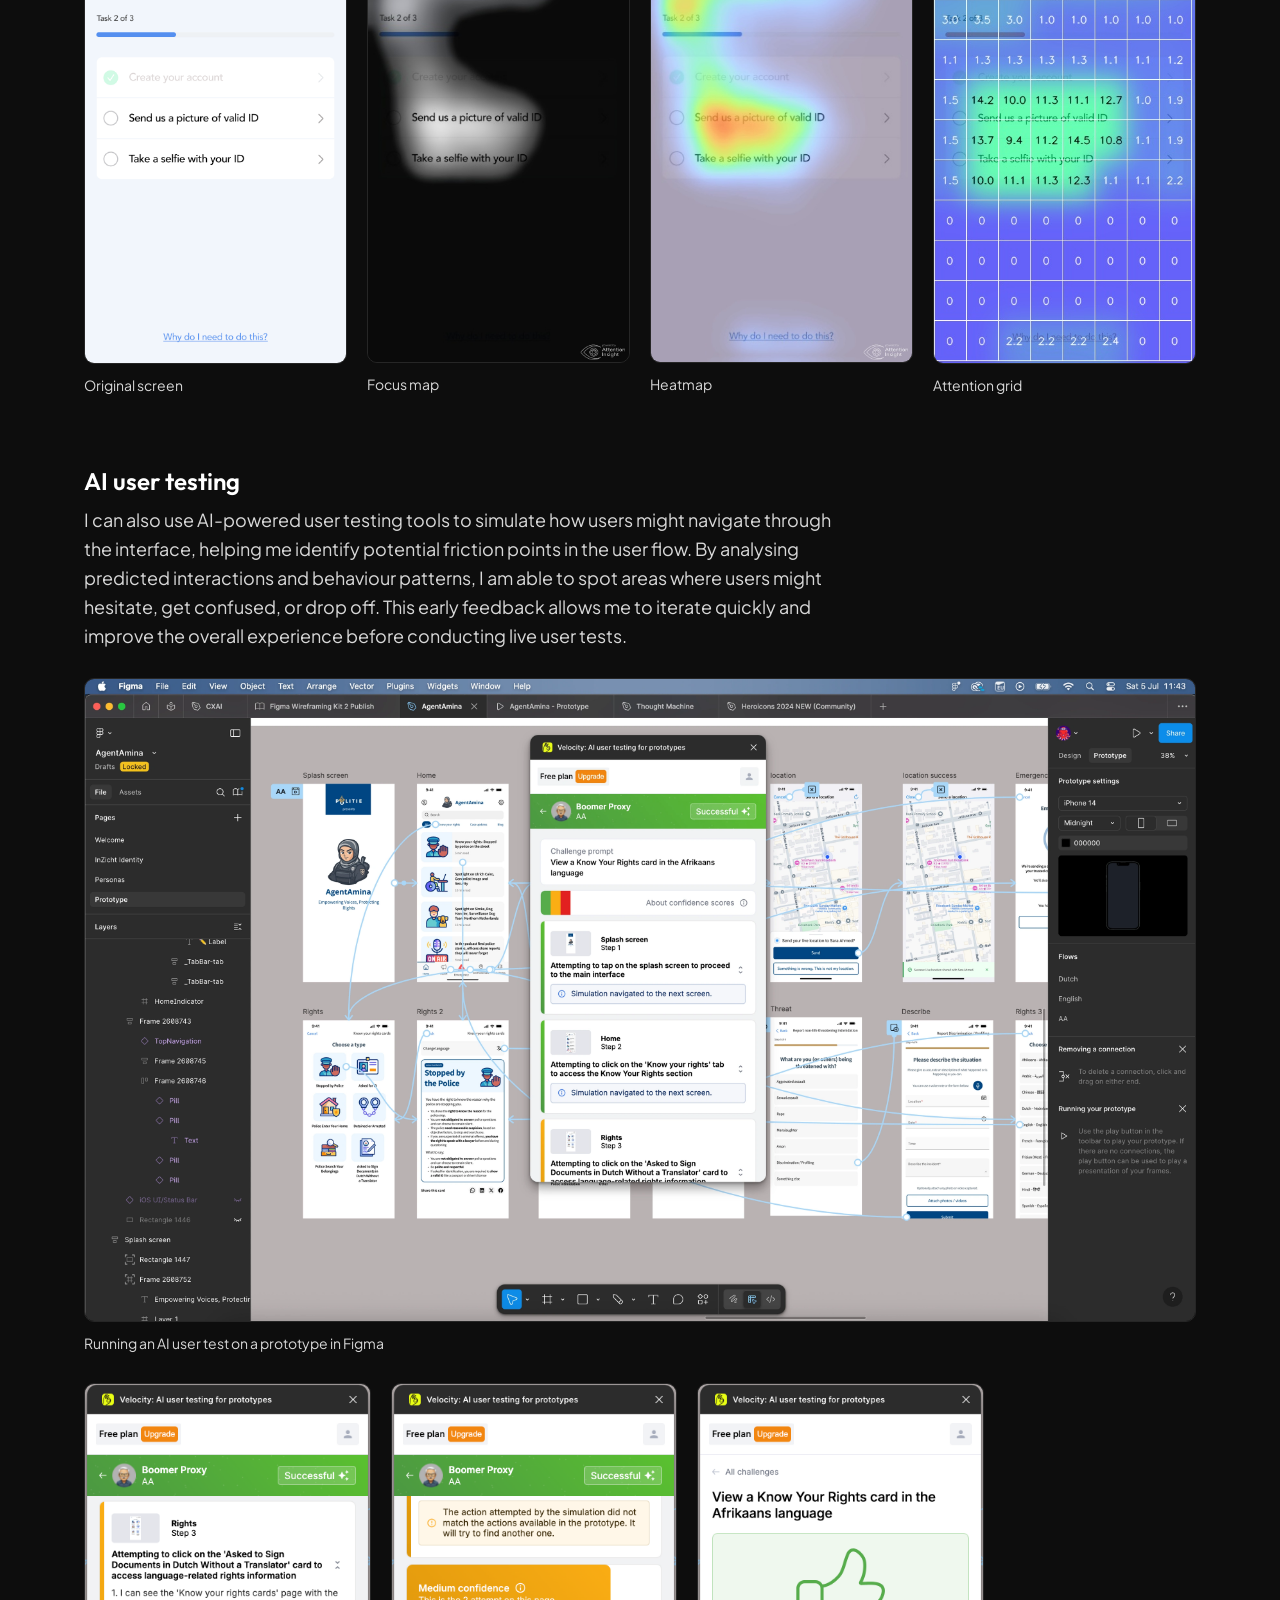
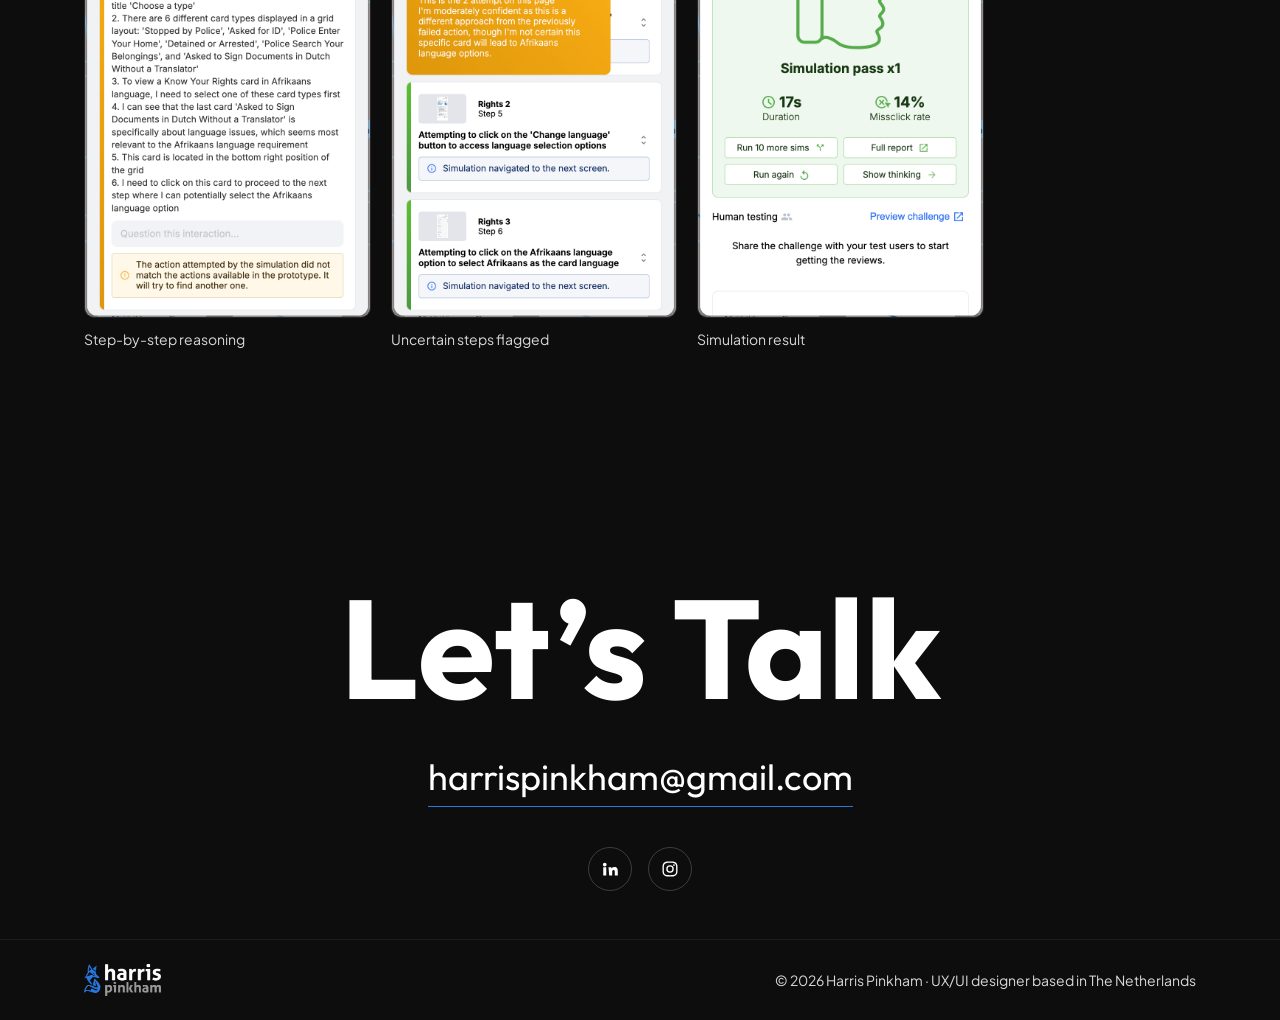
==== commit 84623ca9: "Remove AgentAmina case study and reorder AI page AgentAmina is taken off the site for now (its page," ====
--- a/ai.html
+++ b/ai.html
@@ -5,6 +5,21 @@
   <meta name="viewport" content="width=device-width, initial-scale=1">
   <title>Made with AI — Harris Pinkham</title>
   <meta name="description" content="How Harris Pinkham uses AI as a UX/UI designer.">
+  <link rel="canonical" href="https://harris-pinkham.onrender.com/ai.html">
+  <!-- Link previews (LinkedIn, WhatsApp, Slack, X…) -->
+  <meta property="og:type" content="website">
+  <meta property="og:site_name" content="Harris Pinkham">
+  <meta property="og:title" content="Made with AI — Harris Pinkham">
+  <meta property="og:description" content="How Harris Pinkham uses AI as a UX/UI designer.">
+  <meta property="og:url" content="https://harris-pinkham.onrender.com/ai.html">
+  <meta property="og:image" content="https://harris-pinkham.onrender.com/assets/og-image.png">
+  <meta property="og:image:width" content="1200">
+  <meta property="og:image:height" content="630">
+  <meta property="og:image:alt" content="Harris Pinkham, UX/UI Designer, based in Baarn, The Netherlands">
+  <meta name="twitter:card" content="summary_large_image">
+  <meta name="twitter:title" content="Made with AI — Harris Pinkham">
+  <meta name="twitter:description" content="How Harris Pinkham uses AI as a UX/UI designer.">
+  <meta name="twitter:image" content="https://harris-pinkham.onrender.com/assets/og-image.png">
   <link rel="icon" href="assets/favicon.png" type="image/png">
   <link rel="apple-touch-icon" href="assets/favicon.png">
   <link rel="preconnect" href="https://fonts.googleapis.com">
@@ -39,29 +54,6 @@
 
   <section class="content-section">
     <div class="wrap">
-      <article class="ai-project">
-        <h2 class="sub">AI in my design work</h2>
-        <div class="ai-method">
-          <h3>Eye tracking and focus</h3>
-          <p>To evaluate the visual hierarchy and ensure key elements draw user attention, one of my tools is using the Attention Insight plugin in Figma. This tool simulates eye-tracking and highlights areas of focus based on contrast, layout, and design cues. It helps me validate that users would naturally gravitate toward call-to-actions and important content, allowing me to refine spacing, colours, and emphasis for better usability.</p>
-          <div class="gallery four">
-          <figure><img src="assets/ai/eye-tracking-1.webp" alt="Soldibank identity verification screen" loading="lazy"><figcaption>Original screen</figcaption></figure>
-          <figure><img src="assets/ai/eye-tracking-2.webp" alt="Focus map of the same screen, with unseen areas darkened" loading="lazy"><figcaption>Focus map</figcaption></figure>
-          <figure><img src="assets/ai/eye-tracking-3.webp" alt="Heatmap of predicted attention on the same screen" loading="lazy"><figcaption>Heatmap</figcaption></figure>
-          <figure><img src="assets/ai/eye-tracking-4.webp" alt="Grid of attention percentages across the same screen" loading="lazy"><figcaption>Attention grid</figcaption></figure>
-          </div>
-        </div>
-        <div class="ai-method">
-          <h3>AI user testing</h3>
-          <p>I can also use AI-powered user testing tools to simulate how users might navigate through the interface, helping me identify potential friction points in the user flow. By analysing predicted interactions and behaviour patterns, I am able to spot areas where users might hesitate, get confused, or drop off. This early feedback allows me to iterate quickly and improve the overall experience before conducting live user tests.</p>
-          <figure class="wide"><img src="assets/ai/ai-testing-1.webp" alt="Velocity AI user testing plugin running on the AgentAmina prototype in Figma" loading="lazy"><figcaption>Running an AI user test on a prototype in Figma</figcaption></figure>
-          <div class="gallery three">
-          <figure><img src="assets/ai/ai-testing-2.webp" alt="Velocity plugin explaining each simulated step" loading="lazy"><figcaption>Step-by-step reasoning</figcaption></figure>
-          <figure><img src="assets/ai/ai-testing-3.webp" alt="Velocity plugin flagging a step with medium confidence" loading="lazy"><figcaption>Uncertain steps flagged</figcaption></figure>
-          <figure><img src="assets/ai/ai-testing-4.webp" alt="Velocity plugin reporting a successful simulation with duration and misclick rate" loading="lazy"><figcaption>Simulation result</figcaption></figure>
-          </div>
-        </div>
-      </article>
       <h2 class="sub">Personal projects</h2>
       <div class="projects three">
         <a class="project-card" href="https://worldatonce.onrender.com/" target="_blank" rel="noopener">
@@ -92,6 +84,29 @@
           </div>
         </a>
       </div>
+      <article class="ai-project">
+        <h2 class="sub">AI in my design work</h2>
+        <div class="ai-method">
+          <h3>Eye tracking and focus</h3>
+          <p>To evaluate the visual hierarchy and ensure key elements draw user attention, one of my tools is using the Attention Insight plugin in Figma. This tool simulates eye-tracking and highlights areas of focus based on contrast, layout, and design cues. It helps me validate that users would naturally gravitate toward call-to-actions and important content, allowing me to refine spacing, colours, and emphasis for better usability.</p>
+          <div class="gallery four">
+          <figure><img src="assets/ai/eye-tracking-1.webp" alt="Soldibank identity verification screen" loading="lazy"><figcaption>Original screen</figcaption></figure>
+          <figure><img src="assets/ai/eye-tracking-2.webp" alt="Focus map of the same screen, with unseen areas darkened" loading="lazy"><figcaption>Focus map</figcaption></figure>
+          <figure><img src="assets/ai/eye-tracking-3.webp" alt="Heatmap of predicted attention on the same screen" loading="lazy"><figcaption>Heatmap</figcaption></figure>
+          <figure><img src="assets/ai/eye-tracking-4.webp" alt="Grid of attention percentages across the same screen" loading="lazy"><figcaption>Attention grid</figcaption></figure>
+          </div>
+        </div>
+        <div class="ai-method">
+          <h3>AI user testing</h3>
+          <p>I can also use AI-powered user testing tools to simulate how users might navigate through the interface, helping me identify potential friction points in the user flow. By analysing predicted interactions and behaviour patterns, I am able to spot areas where users might hesitate, get confused, or drop off. This early feedback allows me to iterate quickly and improve the overall experience before conducting live user tests.</p>
+          <figure class="wide"><img src="assets/ai/ai-testing-1.webp" alt="Velocity AI user testing plugin running on a prototype in Figma" loading="lazy"><figcaption>Running an AI user test on a prototype in Figma</figcaption></figure>
+          <div class="gallery three">
+          <figure><img src="assets/ai/ai-testing-2.webp" alt="Velocity plugin explaining each simulated step" loading="lazy"><figcaption>Step-by-step reasoning</figcaption></figure>
+          <figure><img src="assets/ai/ai-testing-3.webp" alt="Velocity plugin flagging a step with medium confidence" loading="lazy"><figcaption>Uncertain steps flagged</figcaption></figure>
+          <figure><img src="assets/ai/ai-testing-4.webp" alt="Velocity plugin reporting a successful simulation with duration and misclick rate" loading="lazy"><figcaption>Simulation result</figcaption></figure>
+          </div>
+        </div>
+      </article>
     </div>
   </section>
 
--- a/styles.css
+++ b/styles.css
@@ -101,7 +101,7 @@
 .card-body { flex: 1; display: flex; flex-direction: column; padding: 20px 24px 24px; }
 .card-body .view { margin-top: auto; }
 .card-text { color: var(--muted); font-size: 15px; margin-bottom: 20px; }
-.projects.three { grid-template-columns: repeat(3, 1fr); }
+.projects.three { grid-template-columns: repeat(3, 1fr); margin-bottom: 96px; }
 .tag { font-size: 14px; color: var(--muted); }
 .project-card h3 { font-size: 22px; font-weight: 600; margin: 6px 0 16px; }
 .view { font-family: "Outfit", sans-serif; font-size: 14px; font-weight: 500; letter-spacing: .04em; color: var(--accent); }
@@ -177,11 +177,13 @@
 .mobile-screens.classic .phone img { aspect-ratio: 9 / 16; }
 .intro-text { max-width: 820px; margin-bottom: 56px; color: var(--muted); font-size: 18px; }
 .ai-project p { max-width: 760px; color: var(--muted); font-size: 18px; }
-.ai-project { margin-bottom: 96px; }
 .ai-method + .ai-method { margin-top: 72px; }
 .ai-method h3 { font-size: 24px; font-weight: 600; margin-bottom: 12px; }
 .gallery { display: grid; gap: 20px; margin-top: 28px; }
+.gallery.two { grid-template-columns: repeat(2, 1fr); }
 .gallery.four { grid-template-columns: repeat(4, 1fr); }
+.gallery.five { grid-template-columns: repeat(5, 1fr); }
+.gallery img.crop-top { aspect-ratio: 5 / 8; object-fit: cover; object-position: top; }
 .gallery.three { grid-template-columns: repeat(3, 1fr); max-width: 900px; }
 .gallery figure, figure.wide { margin: 0; }
 figure.wide { margin-top: 28px; }
@@ -201,6 +203,13 @@
 .project-nav span { font-family: "Outfit", sans-serif; font-size: 20px; font-weight: 600; }
 .project-nav a:hover span { color: var(--accent); }
 
+/* Case study pages */
+.case-study { padding-bottom: 80px; }
+.case-study .goal { max-width: 860px; font-family: "Outfit", sans-serif; font-size: clamp(22px, 2.6vw, 30px); line-height: 1.35; }
+.case-study .case-text { max-width: 760px; color: var(--muted); font-size: 18px; margin-bottom: 72px; }
+.slides { display: grid; gap: 32px; margin: 48px 0 80px; }
+.slides figure.wide { margin: 0; }
+
 /* Placeholder for content still to be written */
 .todo {
   border: 1px dashed var(--accent); border-radius: 8px; padding: 14px 18px;
@@ -211,12 +220,17 @@
 /* Process page */
 .content-section { padding: 40px 0 100px; }
 .steps { list-style: none; padding: 0; margin: 0 0 80px; border-top: 1px solid var(--line); }
-.steps li { display: grid; grid-template-columns: 100px 1fr 1.4fr; gap: 32px; padding: 40px 0; border-bottom: 1px solid var(--line); }
+.steps li { display: grid; grid-template-columns: 100px 1fr; column-gap: 32px; row-gap: 32px; padding: 56px 0; border-bottom: 1px solid var(--line); }
+.step-items { grid-column: 2; }
 .step-num { font-family: "Outfit", sans-serif; font-size: 20px; font-weight: 600; color: var(--accent); }
 .steps h3 { font-size: clamp(26px, 3vw, 36px); font-weight: 600; }
 .steps p { color: var(--muted); font-size: 17px; }
 .steps p + p { margin-top: 12px; }
-.step-items > div + div { margin-top: 32px; }
+.step-items > div + div { margin-top: 64px; }
+.step-items p { max-width: 760px; }
+.step-items p + .gallery, .step-items p + figure.wide { margin-top: 24px; }
+.step-items .gallery + p { margin-top: 32px; }
+.process-cycle { max-width: 900px; margin: -24px 0 48px; }
 .step-items h4 { font-family: "Outfit", sans-serif; font-size: 20px; font-weight: 600; margin-bottom: 8px; }
 .steps blockquote { margin: 12px 0; padding-left: 16px; border-left: 2px solid var(--accent); color: var(--text); font-style: italic; }
 
@@ -242,7 +256,9 @@
   .project-info { grid-template-columns: 1fr; gap: 40px; padding-top: 56px; padding-bottom: 56px; }
   .mobile-screens, .mobile-screens.four { grid-template-columns: repeat(2, 1fr); gap: 16px; }
   .desktop-screens.two { grid-template-columns: 1fr; }
-  .gallery.four, .gallery.three { grid-template-columns: repeat(2, 1fr); gap: 16px; }
+  .gallery.four, .gallery.three, .gallery.five { grid-template-columns: repeat(2, 1fr); gap: 16px; }
+  .gallery.two { grid-template-columns: 1fr; }
+  .step-items { grid-column: 1; }
   .phone { border-width: 6px; border-radius: 28px; }
   .steps li { grid-template-columns: 1fr; gap: 12px; padding: 32px 0; }
   .about-grid { grid-template-columns: 1fr; gap: 40px; }
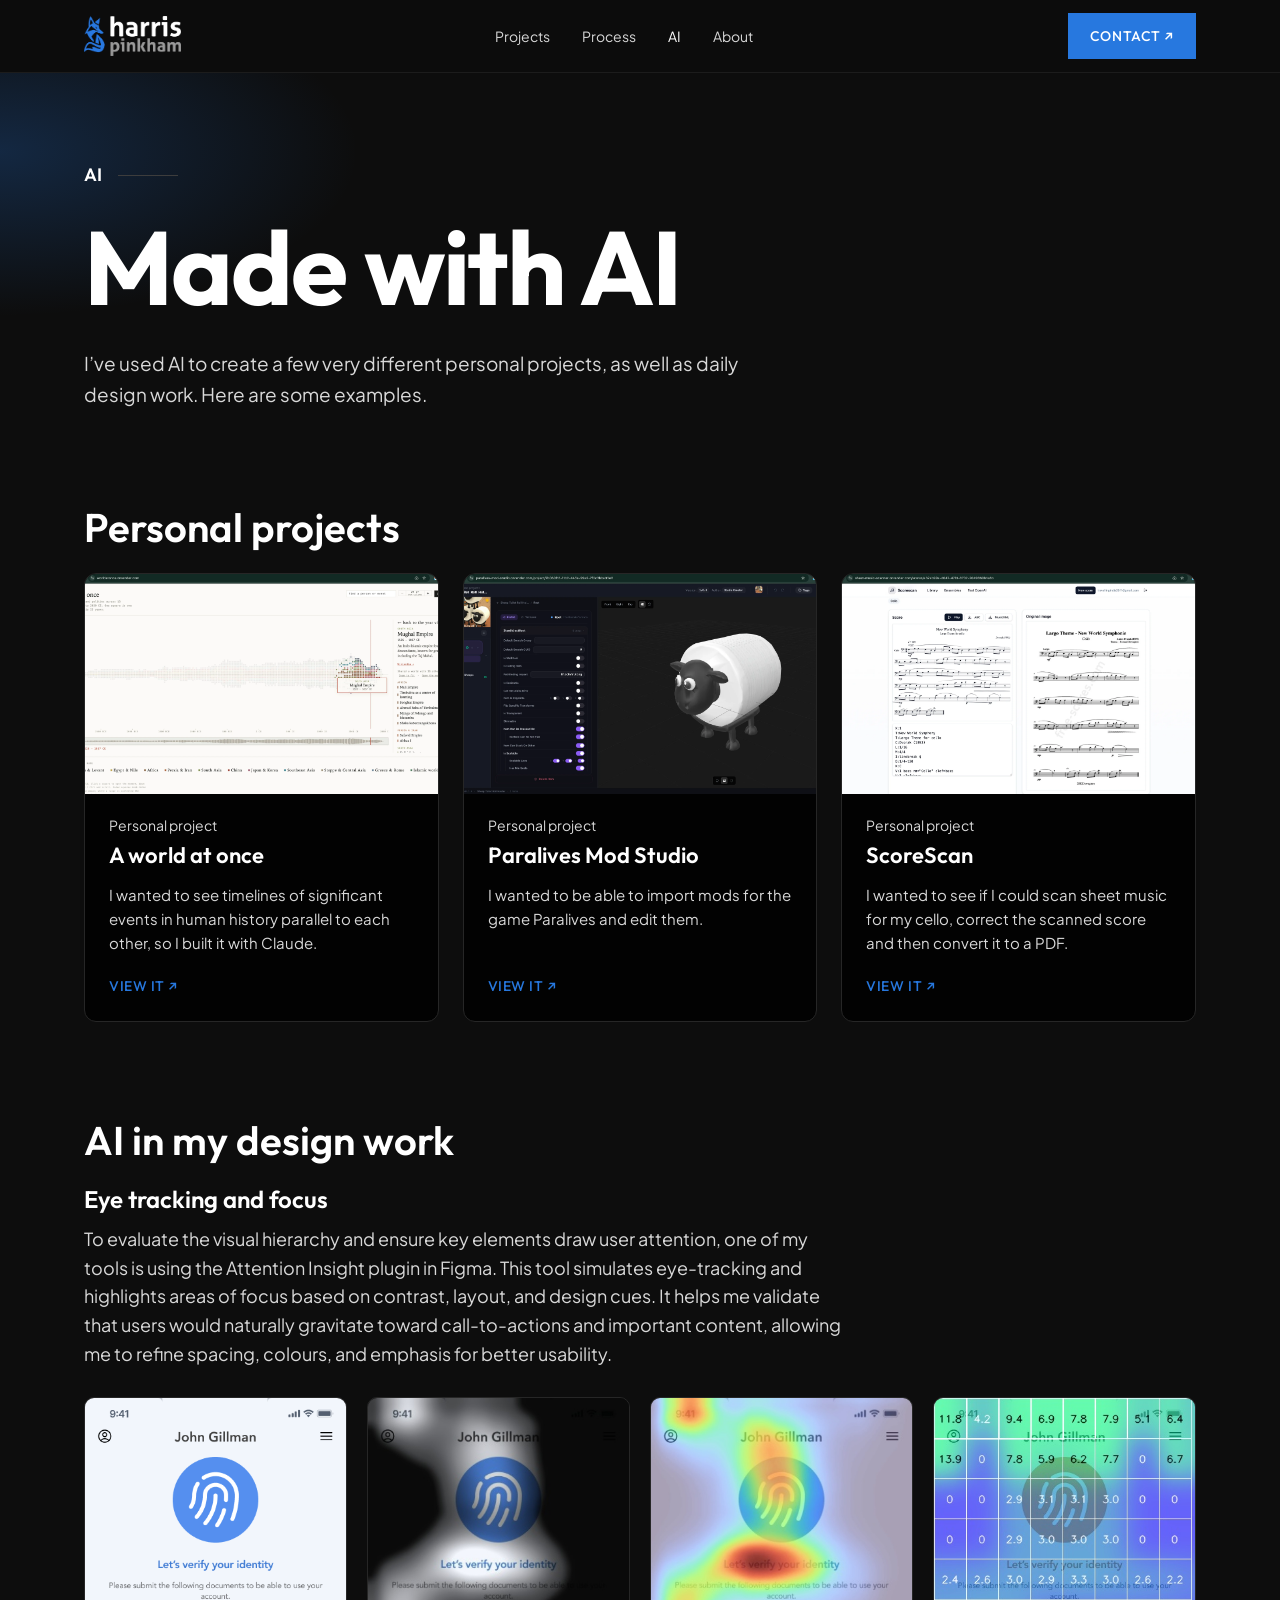
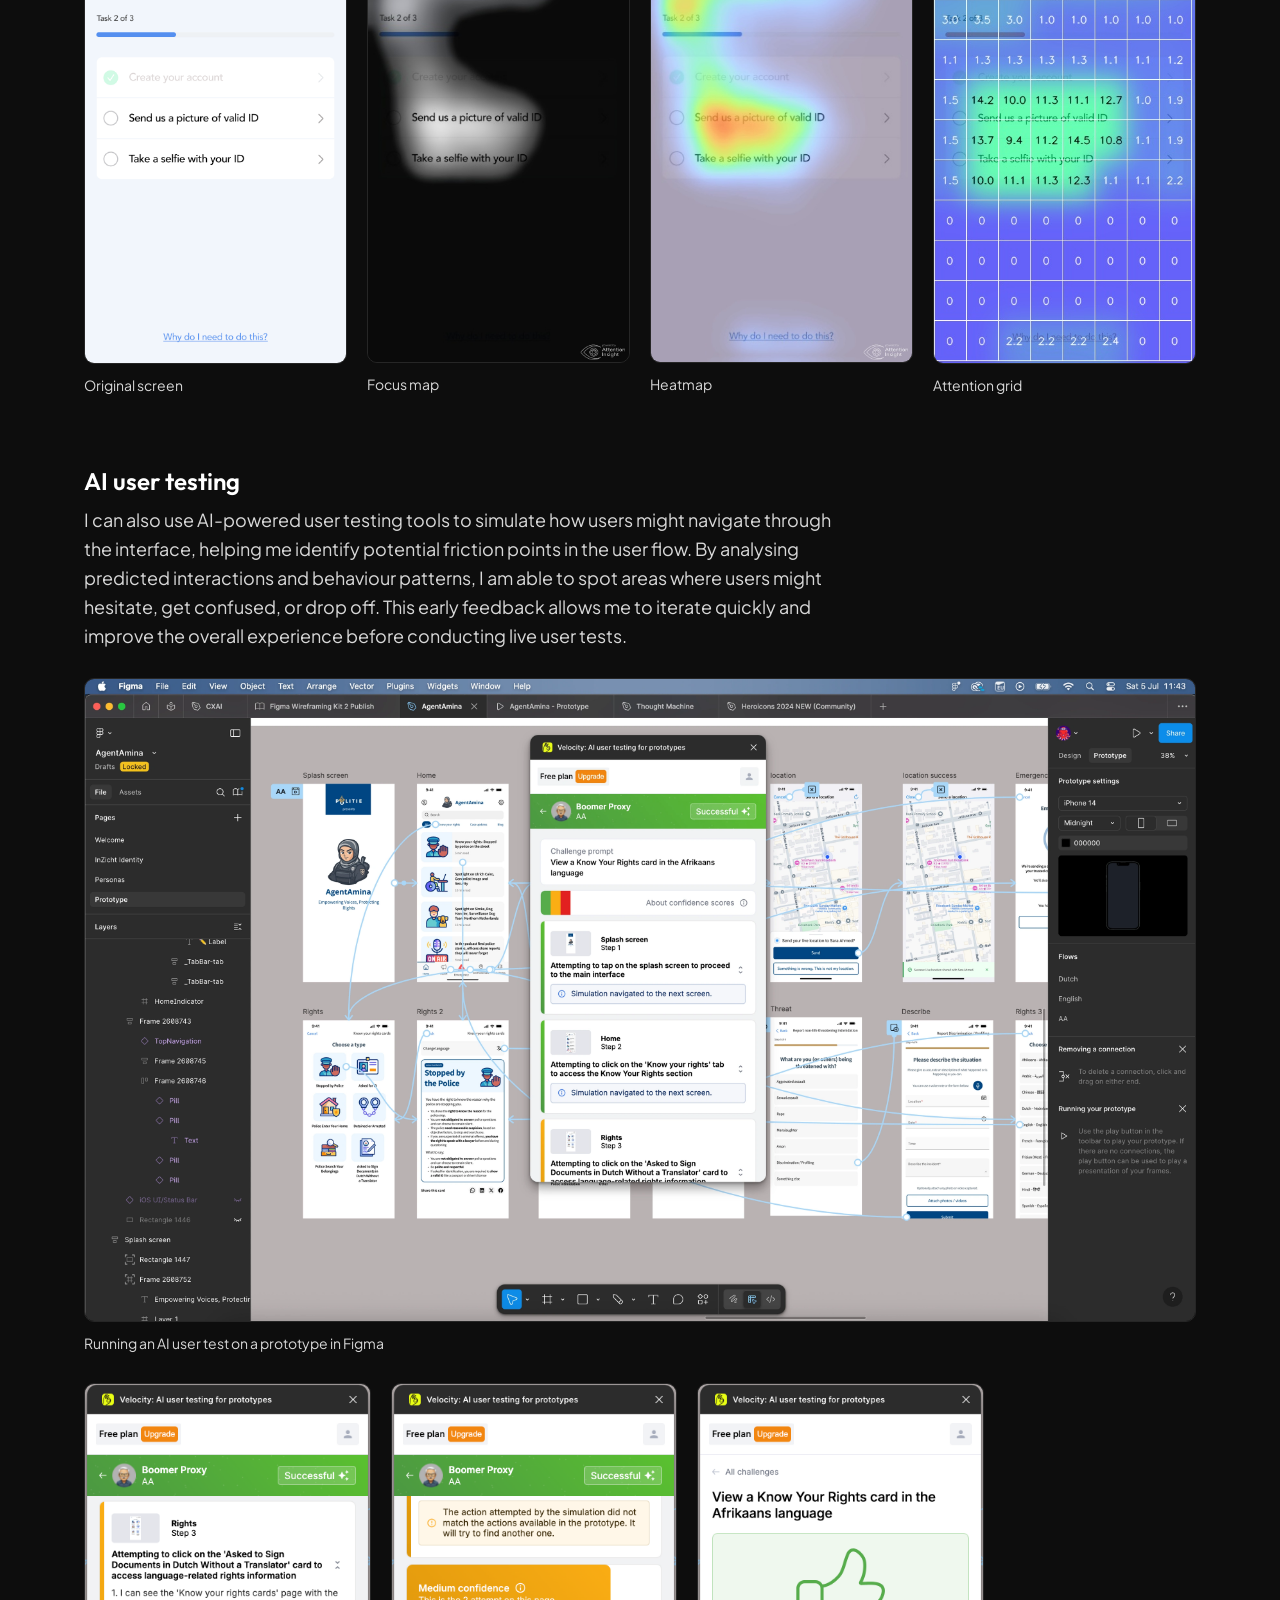
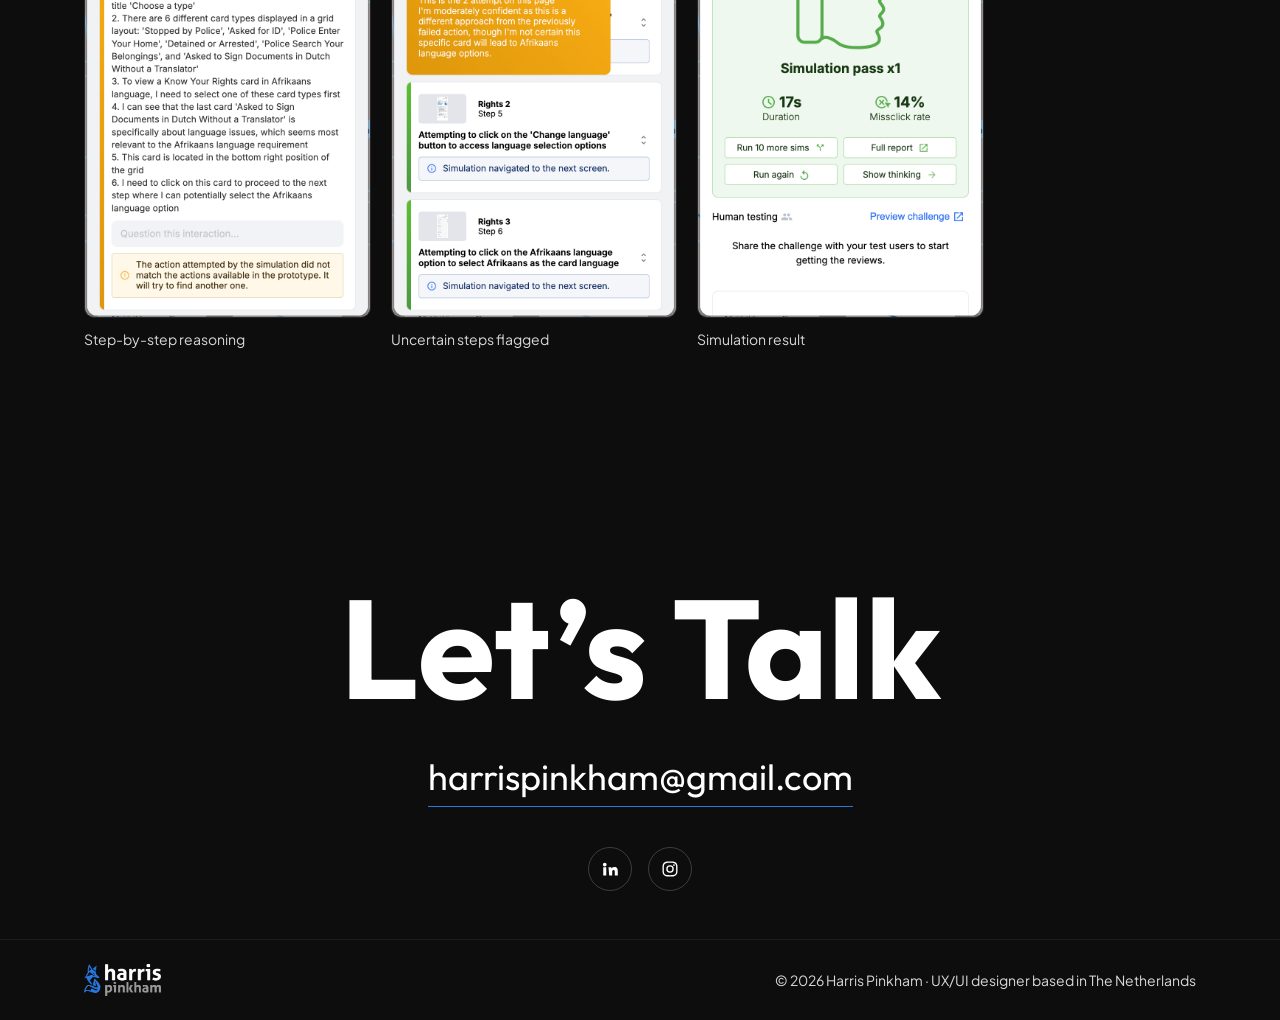
==== commit 902bac50: "Add mobile burger menu with bottom drawer On phones the header shows the logo and a burger button th" ====
--- a/ai.html
+++ b/ai.html
@@ -32,16 +32,28 @@
 <header>
   <div class="wrap">
     <a class="logo" href="index.html" aria-label="Harris Pinkham, home"><img src="assets/logo.png" alt="harris pinkham" width="497" height="206"></a>
-    <nav aria-label="Main">
+    <nav class="site-nav" aria-label="Main">
       <a href="index.html#work">Projects</a>
       <a href="process.html">Process</a>
       <a href="ai.html" aria-current="page">AI</a>
       <a href="index.html#about">About</a>
-      <a href="#contact">Contact</a>
     </nav>
     <a class="btn" href="#contact">CONTACT ↗</a>
+    <button class="menu-btn" type="button" popovertarget="menu" aria-label="Open menu"><span></span><span></span><span></span></button>
   </div>
 </header>
+
+<div id="menu" class="drawer" popover>
+  <div class="drawer-handle" aria-hidden="true"></div>
+  <button class="drawer-close" type="button" popovertarget="menu" popovertargetaction="hide" aria-label="Close menu">✕</button>
+  <nav class="drawer-nav" aria-label="Menu">
+        <a href="index.html#work">Projects</a>
+        <a href="process.html">Process</a>
+        <a href="ai.html" aria-current="page">AI</a>
+        <a href="index.html#about">About</a>
+  </nav>
+  <a class="btn" href="#contact">CONTACT ↗</a>
+</div>
 
 <main>
   <section class="page-hero">
@@ -129,5 +141,6 @@
   </div>
 </footer>
 
+<script src="menu.js" defer></script>
 </body>
 </html>
--- a/styles.css
+++ b/styles.css
@@ -37,6 +37,34 @@
 nav a { text-decoration: none; font-size: 14px; color: var(--muted); }
 nav a:hover, nav a[aria-current="page"] { color: var(--text); }
 [id] { scroll-margin-top: 88px; }
+
+/* Mobile menu: burger button and bottom drawer */
+.menu-btn {
+  display: none; flex-direction: column; justify-content: center; align-items: center; gap: 5px;
+  width: 44px; height: 44px; padding: 0; cursor: pointer;
+  background: transparent; border: 1px solid var(--line); border-radius: 8px;
+}
+.menu-btn span { width: 20px; height: 2px; border-radius: 1px; background: var(--text); }
+.drawer {
+  position: fixed; inset: auto 0 0 0; width: 100%; max-width: none; margin: 0;
+  padding: 12px 24px calc(28px + env(safe-area-inset-bottom));
+  background: #141414; color: var(--text);
+  border: 0; border-top: 1px solid #262626; border-radius: 20px 20px 0 0;
+  transform: translateY(100%);
+  transition: transform .3s ease, overlay .3s allow-discrete, display .3s allow-discrete;
+}
+.drawer:popover-open, .drawer.is-open { display: block; transform: translateY(0); }
+@starting-style { .drawer:popover-open { transform: translateY(100%); } }
+.drawer::backdrop { background: rgba(0, 0, 0, .6); }
+.drawer-handle { width: 40px; height: 4px; margin: 0 auto 20px; border-radius: 2px; background: var(--line); }
+.drawer-close {
+  position: absolute; top: 14px; right: 16px; width: 40px; height: 40px; cursor: pointer;
+  background: transparent; border: 0; color: var(--muted); font-size: 20px;
+}
+.drawer-nav { flex-direction: column; gap: 0; }
+.drawer-nav a { padding: 14px 0; border-bottom: 1px solid #1f1f1f; font-family: "Outfit", sans-serif; font-size: 24px; font-weight: 600; color: var(--text); }
+.drawer-nav a[aria-current="page"] { color: var(--accent); }
+.drawer .btn { width: 100%; justify-content: center; margin-top: 24px; padding: 16px 22px; }
 .btn {
   display: inline-flex; align-items: center; gap: 8px;
   background: var(--accent); color: #fff; text-decoration: none;
@@ -241,10 +269,9 @@
 .card .todo { font-size: 14px; }
 
 @media (max-width: 800px) {
-  header .wrap { flex-wrap: wrap; height: auto; padding-top: 12px; row-gap: 4px; }
-  nav { order: 3; width: 100%; gap: 22px; overflow-x: auto; padding: 4px 0 12px; }
-  nav a { white-space: nowrap; }
-  [id] { scroll-margin-top: 120px; }
+  header .btn { display: none; }
+  .site-nav { display: none; }
+  .menu-btn { display: flex; }
   .hero { padding: 72px 0 64px; }
   .hero-figure { width: 80vw; right: -20vw; top: auto; bottom: 0; opacity: .3; }
   .hero h1 .line:last-child { padding-left: 0; }
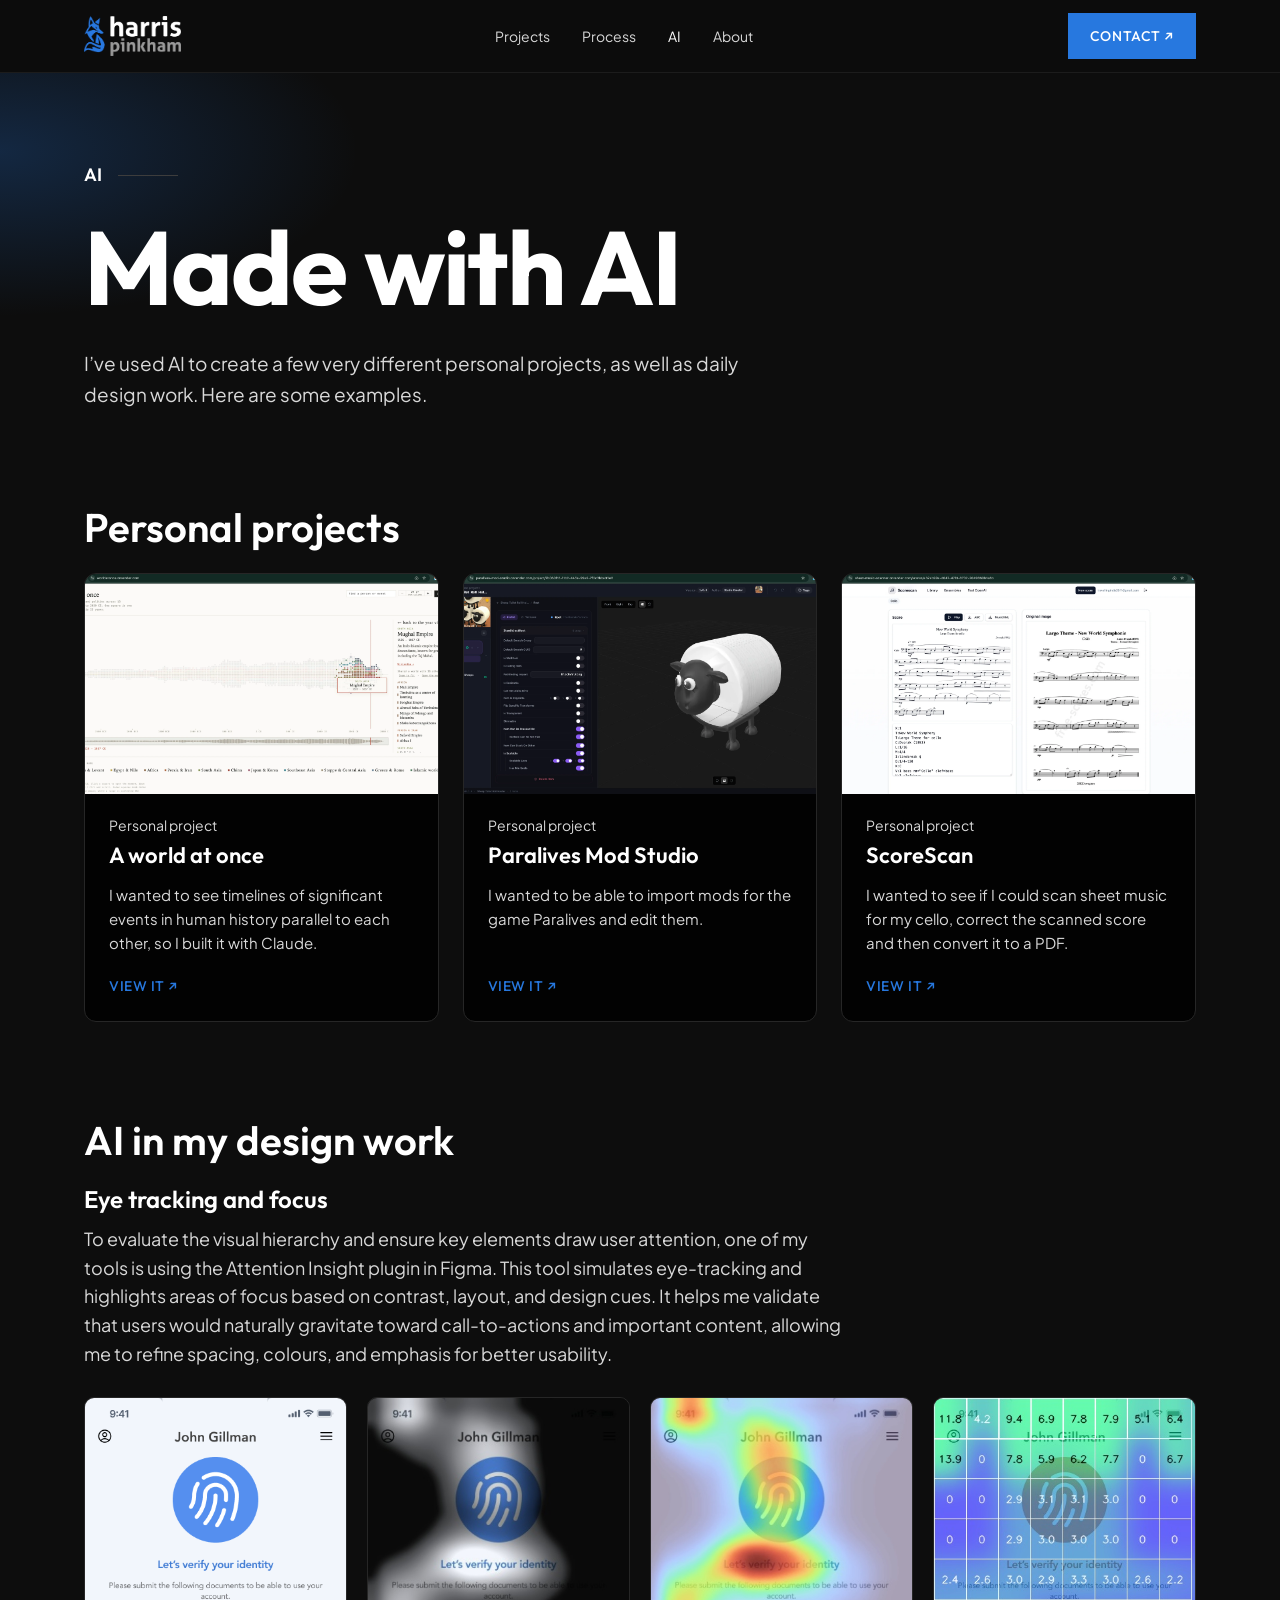
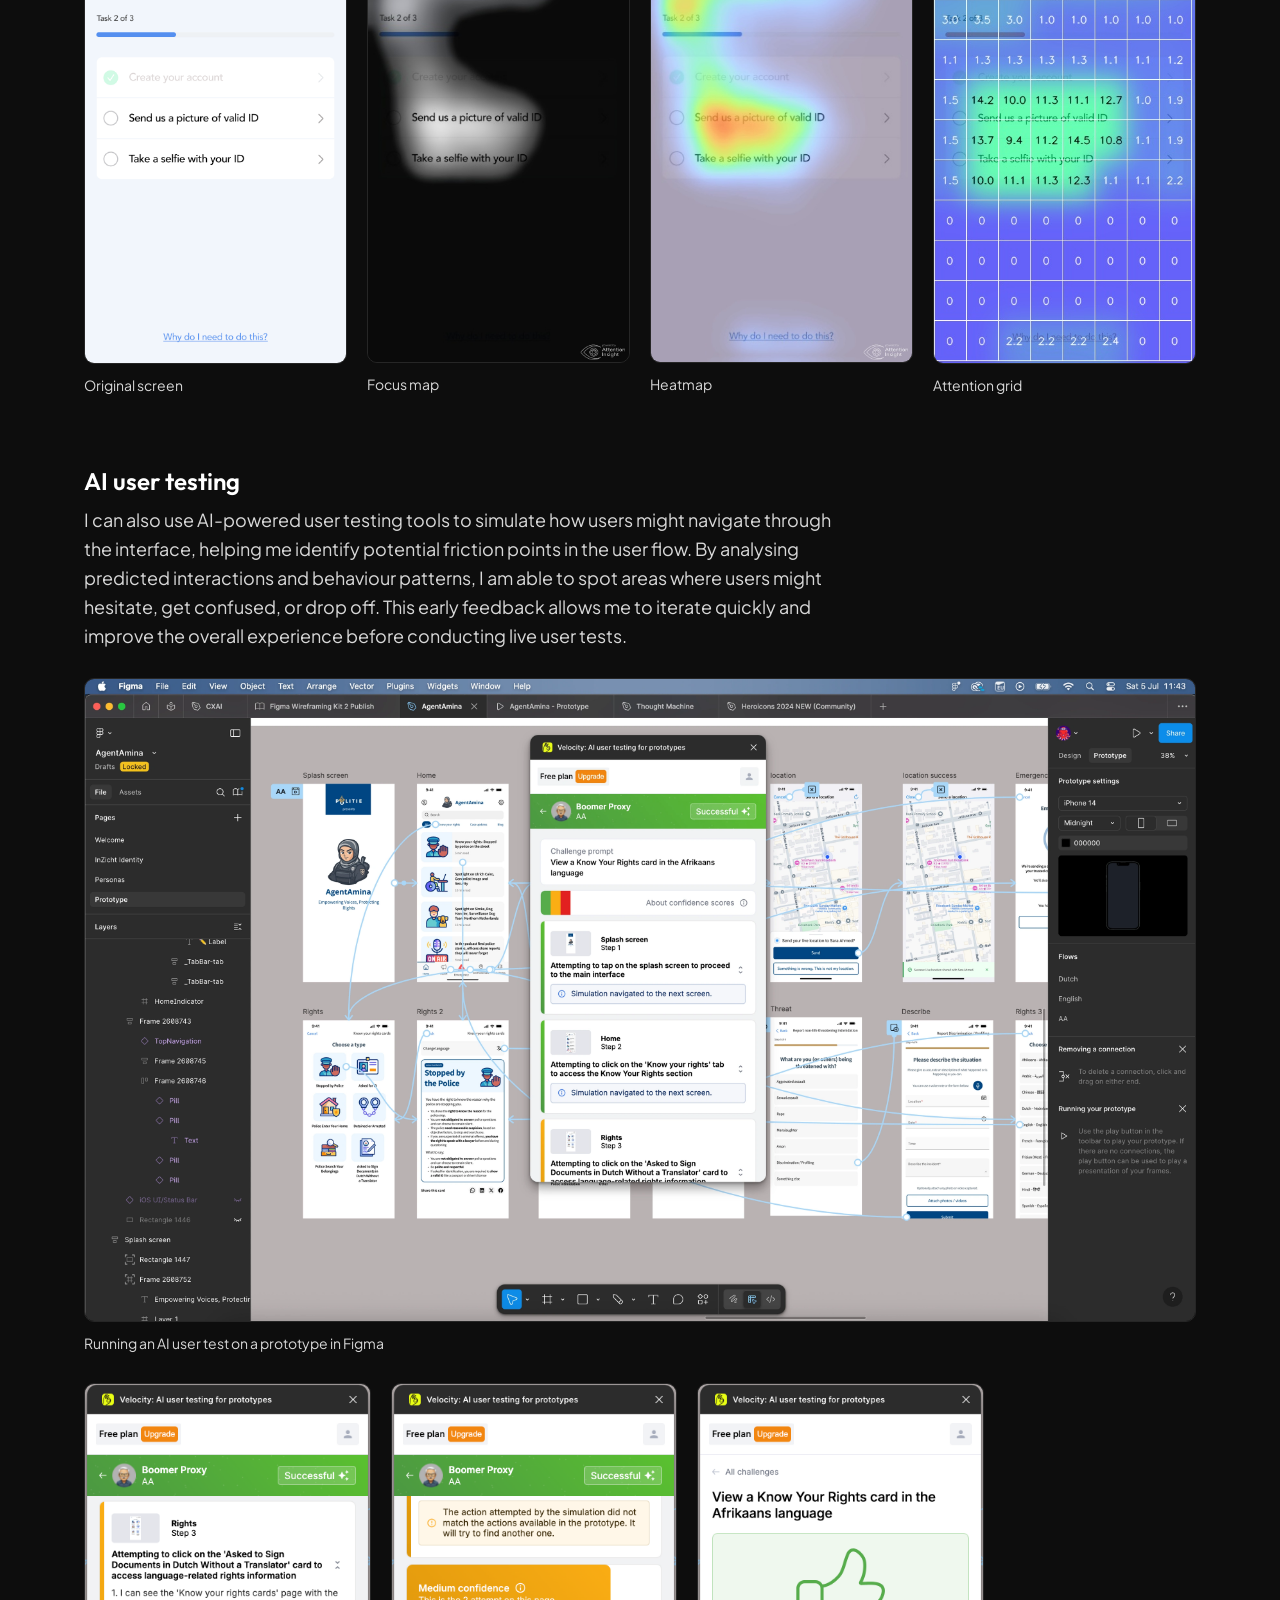
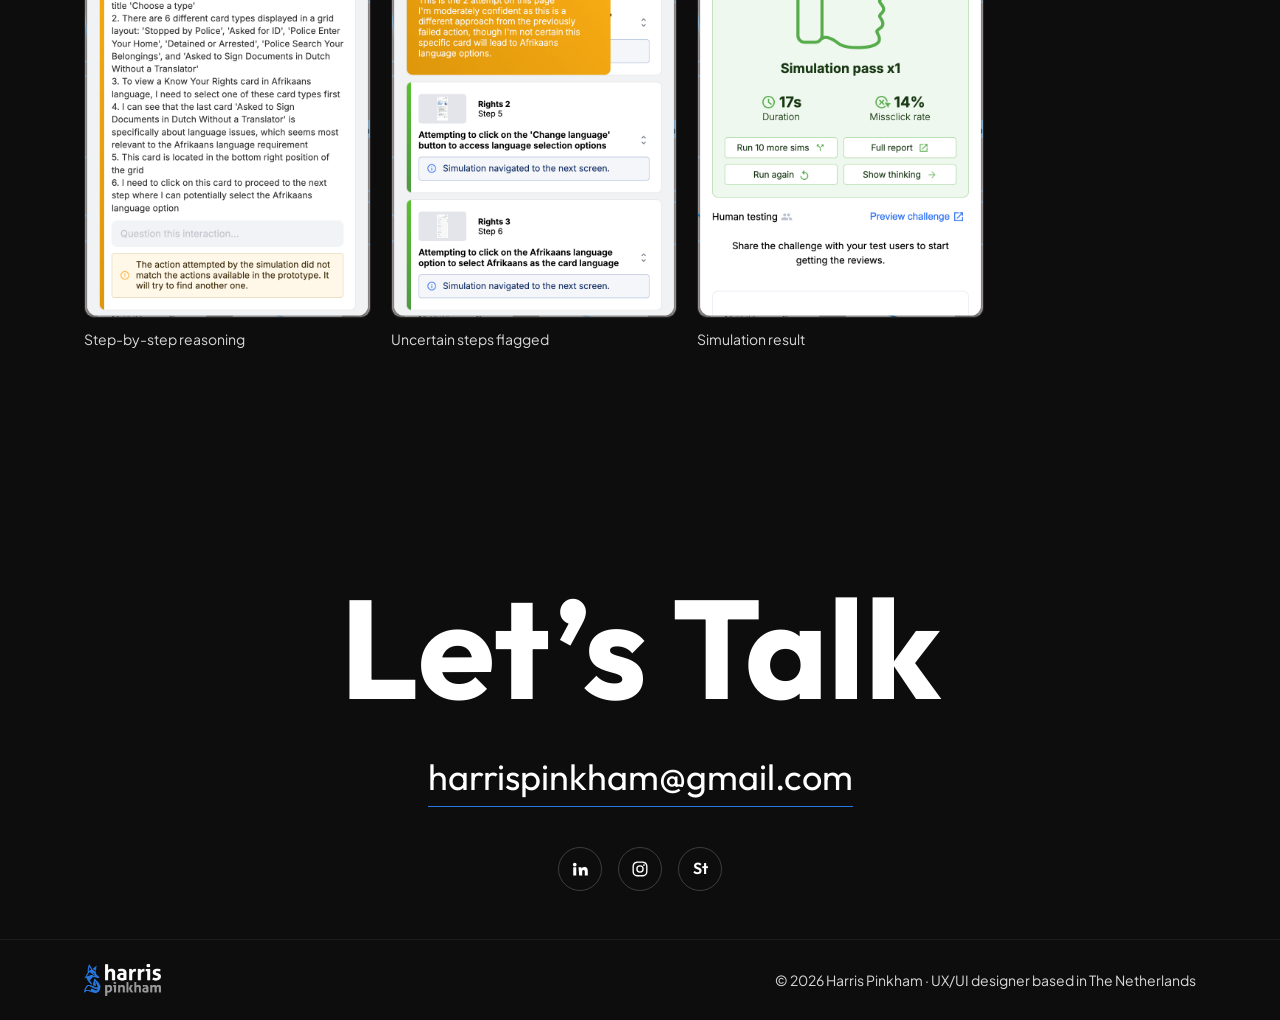
==== commit 976f16ae: "Add Adobe Stock portfolio link beside social icons Co-Authored-By: Claude Opus 5.5 <noreply@anthropi" ====
--- a/ai.html
+++ b/ai.html
@@ -129,6 +129,7 @@
       <div class="socials">
         <a href="https://www.linkedin.com/in/harrispinkham/" aria-label="LinkedIn"><svg viewBox="0 0 24 24"><path d="M4.98 3.5a2.5 2.5 0 1 1 0 5 2.5 2.5 0 0 1 0-5zM3 9.75h4v11H3zm7 0h3.8v1.5h.06c.53-1 1.83-2.06 3.77-2.06 4.03 0 4.77 2.65 4.77 6.1v5.46h-4v-4.84c0-1.16-.02-2.64-1.61-2.64-1.61 0-1.86 1.26-1.86 2.56v4.92h-4z"/></svg></a>
         <a href="https://www.instagram.com/indiaskapie" aria-label="Instagram"><svg viewBox="0 0 24 24"><path d="M12 7a5 5 0 1 0 0 10 5 5 0 0 0 0-10zm0 8.2a3.2 3.2 0 1 1 0-6.4 3.2 3.2 0 0 1 0 6.4zM17.3 5.5a1.2 1.2 0 1 0 0 2.4 1.2 1.2 0 0 0 0-2.4zM12 2c-2.7 0-3.1 0-4.1.06C4.6 2.2 2.2 4.6 2.06 7.9 2 8.9 2 9.3 2 12s0 3.1.06 4.1c.15 3.3 2.55 5.7 5.84 5.84C8.9 22 9.3 22 12 22s3.1 0 4.1-.06c3.3-.15 5.7-2.55 5.84-5.84.06-1 .06-1.4.06-4.1s0-3.1-.06-4.1C21.8 4.6 19.4 2.2 16.1 2.06 15.1 2 14.7 2 12 2zm0 1.8c2.67 0 3 0 4.03.06 2.4.1 3.97 1.7 4.1 4.1.05 1.05.06 1.36.06 4.04s0 3-.06 4.04c-.12 2.4-1.7 3.97-4.1 4.1-1.04.05-1.36.06-4.03.06s-3 0-4.04-.06c-2.4-.12-3.97-1.7-4.1-4.1C3.8 15 3.8 14.67 3.8 12s0-3 .06-4.04c.12-2.4 1.7-3.97 4.1-4.1C9 3.8 9.33 3.8 12 3.8z"/></svg></a>
+        <a class="social-text" href="https://stock.adobe.com/nl/contributor/207331564/Harris%20Pinkham" aria-label="Adobe Stock portfolio">St</a>
       </div>
     </div>
   </section>
--- a/styles.css
+++ b/styles.css
@@ -163,6 +163,7 @@
 .socials a { display: grid; place-items: center; width: 44px; height: 44px; border: 1px solid var(--line); border-radius: 50%; }
 .socials a:hover { border-color: var(--accent); }
 .socials svg { width: 18px; height: 18px; fill: currentColor; }
+.socials .social-text { font-family: "Outfit", sans-serif; font-size: 16px; font-weight: 600; text-decoration: none; }
 footer { border-top: 1px solid #1c1c1c; padding: 24px 0; font-size: 14px; color: var(--muted); }
 footer .wrap { display: flex; justify-content: space-between; align-items: center; gap: 16px; }
 footer img { height: 32px; width: auto; }
@@ -254,13 +255,67 @@
 .steps h3 { font-size: clamp(26px, 3vw, 36px); font-weight: 600; }
 .steps p { color: var(--muted); font-size: 17px; }
 .steps p + p { margin-top: 12px; }
-.step-items > div + div { margin-top: 64px; }
+/* Each tool is an accordion: click the title to show its details */
+.tool { border-top: 1px solid var(--line); }
+.tool:last-child { border-bottom: 1px solid var(--line); }
+.tool summary { display: flex; align-items: center; justify-content: space-between; gap: 16px; padding: 20px 0; cursor: pointer; list-style: none; }
+.tool summary::-webkit-details-marker { display: none; }
+.tool summary::after { content: "+"; flex: none; font-family: "Outfit", sans-serif; font-size: 28px; line-height: 1; color: var(--accent); }
+.tool[open] summary::after { content: "–"; }
+.tool summary:hover h4 { color: var(--accent); }
+.tool[open] { padding-bottom: 40px; }
+.step-items .step-intro { max-width: 760px; margin-bottom: 48px; color: var(--text); font-size: 19px; }
+/* line that introduces a step's list of tools */
+.step-items .step-intro:has(+ .tools-label) { margin-bottom: 20px; }
+.step-items .tools-label { margin-bottom: 28px; }
 .step-items p { max-width: 760px; }
 .step-items p + .gallery, .step-items p + figure.wide { margin-top: 24px; }
 .step-items .gallery + p { margin-top: 32px; }
-.process-cycle { max-width: 900px; margin: -24px 0 48px; }
-.step-items h4 { font-family: "Outfit", sans-serif; font-size: 20px; font-weight: 600; margin-bottom: 8px; }
-.steps blockquote { margin: 12px 0; padding-left: 16px; border-left: 2px solid var(--accent); color: var(--text); font-style: italic; }
+.step-items p + p { margin-top: 12px; }
+/* Process diagram: four steps with loops back from Testing */
+.cycle { max-width: 1000px; margin: 0 auto 64px; }
+.cycle svg { display: block; width: 100%; height: auto; }
+.cycle .cycle-tall { display: none; }
+.cycle figcaption { margin-top: 20px; text-align: center; font-size: 15px; color: var(--muted); }
+.cycle text { font-family: "Outfit", sans-serif; text-anchor: middle; }
+.cycle .cy-left { text-anchor: start; }
+.cy-node { fill: var(--bg); stroke: var(--accent); stroke-width: 2; }
+.cy-no { fill: var(--accent); font-size: 22px; font-weight: 600; }
+.cy-name { fill: var(--text); font-size: 22px; font-weight: 600; }
+.cy-desc { fill: var(--muted); font-size: 15px; font-family: "Plus Jakarta Sans", sans-serif !important; }
+.cy-fwd { fill: none; stroke: var(--line); stroke-width: 1.5; }
+.cy-head-fwd { fill: var(--line); }
+.cy-loop { fill: none; stroke: var(--accent); stroke-width: 1.5; stroke-dasharray: 5 5; opacity: .8; }
+.cy-head-back { fill: var(--accent); }
+.cy-loop-label { fill: var(--accent); font-size: 15px; font-weight: 500; }
+.step-items h4 { font-family: "Outfit", sans-serif; font-size: 22px; font-weight: 600; margin: 0; transition: color .2s; }
+
+/* Sticky step bar on the Process page */
+.step-bar {
+  position: sticky; top: 72px; z-index: 5;
+  display: flex; gap: 0; padding: 14px 0; overflow-x: auto; scrollbar-width: none;
+  background: rgba(13, 13, 13, .92); backdrop-filter: blur(10px);
+  /* stretch the background edge to edge while the pills stay aligned with the content */
+  box-shadow: 0 0 0 100vmax rgba(13, 13, 13, .92); clip-path: inset(0 -100vmax);
+}
+.step-bar::-webkit-scrollbar { display: none; }
+.step-bar a {
+  position: relative; flex: 1 1 0; display: flex; justify-content: center; align-items: center;
+  padding: 8px 16px; border: 1px solid var(--line); border-radius: 999px;
+  font-family: "Outfit", sans-serif; font-size: 15px; font-weight: 500; color: var(--muted); white-space: nowrap;
+  transition: background .2s, border-color .2s, color .2s;
+}
+.step-bar .step-no { margin-right: 8px; color: var(--accent); }
+/* thin connecting line between pills */
+.step-bar a + a { margin-left: 40px; }
+.step-bar a + a::before {
+  content: ""; position: absolute; right: 100%; top: 50%;
+  width: 40px; height: 1px; background: var(--line);
+}
+.step-bar a:hover { border-color: var(--accent); color: var(--text); }
+.step-bar a.is-active { background: var(--accent); border-color: var(--accent); color: #fff; }
+.step-bar a.is-active .step-no { color: #fff; }
+.steps li[id] { scroll-margin-top: 140px; }
 
 /* AI page */
 .cards { display: grid; grid-template-columns: repeat(3, 1fr); gap: 24px; margin-bottom: 80px; }
@@ -285,9 +340,24 @@
   .desktop-screens.two { grid-template-columns: 1fr; }
   .gallery.four, .gallery.three, .gallery.five { grid-template-columns: repeat(2, 1fr); gap: 16px; }
   .gallery.two { grid-template-columns: 1fr; }
+  .cycle { max-width: 380px; }
+  .cycle-tall .cy-desc { font-size: 14px; }
+  .cycle .cycle-wide { display: none; }
+  .cycle .cycle-tall { display: block; }
   .step-items { grid-column: 1; }
   .phone { border-width: 6px; border-radius: 28px; }
   .steps li { grid-template-columns: 1fr; gap: 12px; padding: 32px 0; }
+  /* phones: numbers only, the current step expands to show its name; one line runs behind them */
+  .step-bar { justify-content: space-between; overflow: visible; }
+  .step-bar::before { content: ""; position: absolute; left: 0; right: 0; top: 50%; height: 1px; background: var(--line); }
+  .step-bar a { flex: none; width: 40px; height: 40px; padding: 0; background: var(--bg); }
+  .step-bar a + a { margin-left: 0; }
+  .step-bar a + a::before { display: none; }
+  .step-bar .step-name { display: none; }
+  .step-bar .step-no { margin-right: 0; }
+  .step-bar a.is-active { width: auto; padding: 0 18px; background: var(--accent); }
+  .step-bar a.is-active .step-name { display: inline; }
+  .step-bar a.is-active .step-no { margin-right: 8px; }
   .about-grid { grid-template-columns: 1fr; gap: 40px; }
   .about-photo { aspect-ratio: 4 / 3; }
   footer .wrap { flex-direction: column; }
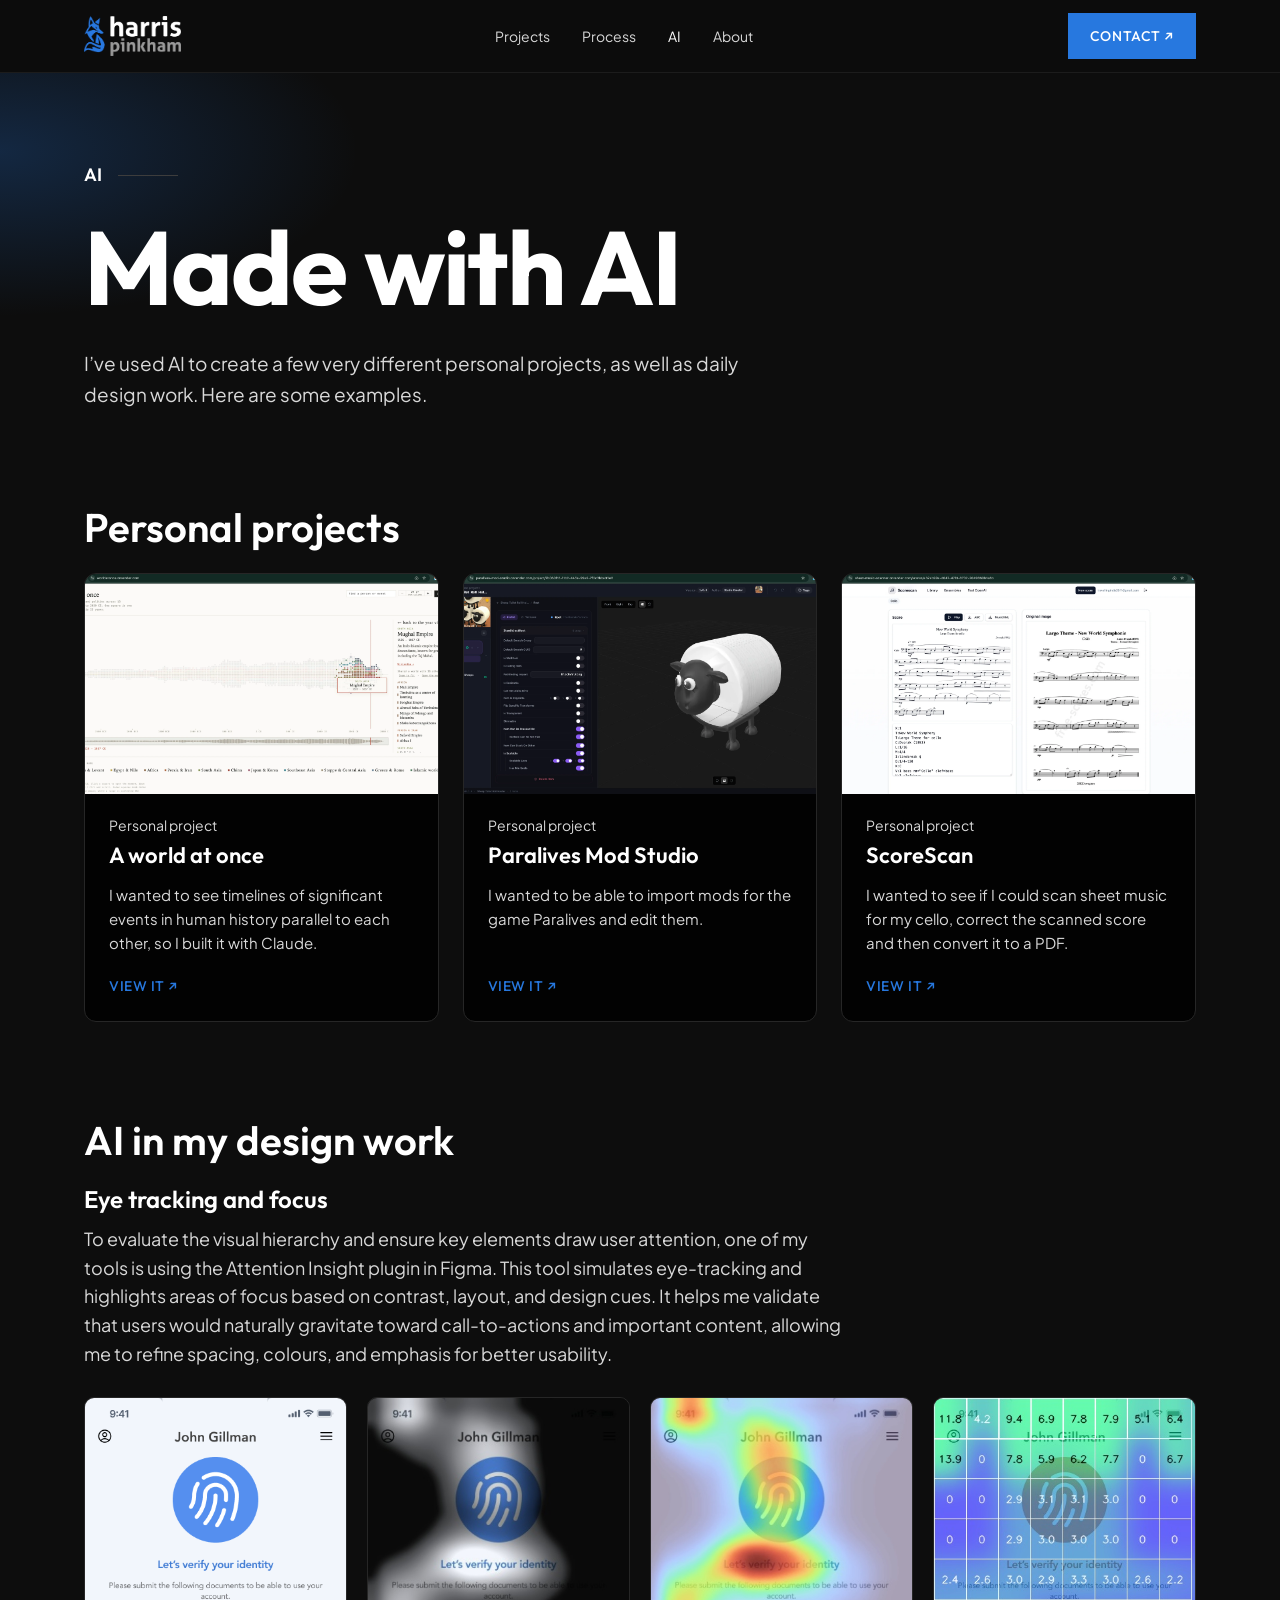
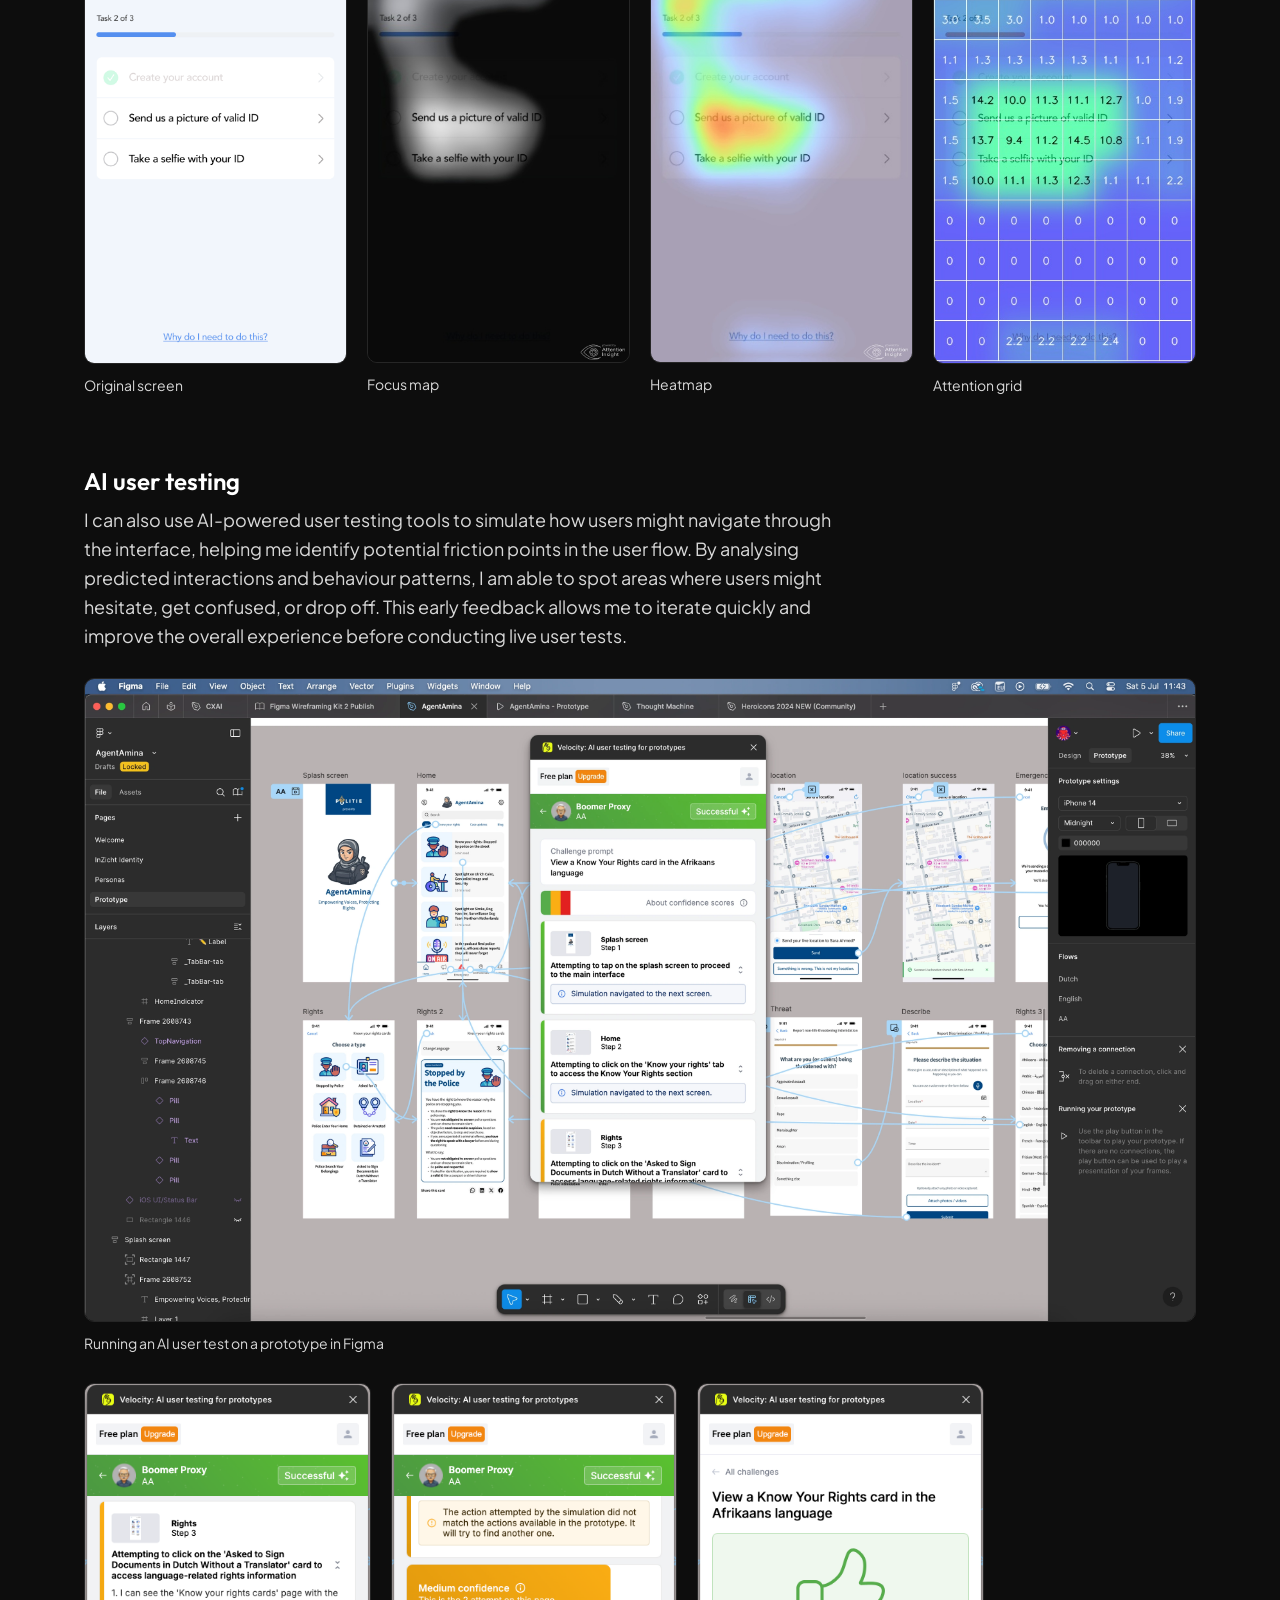
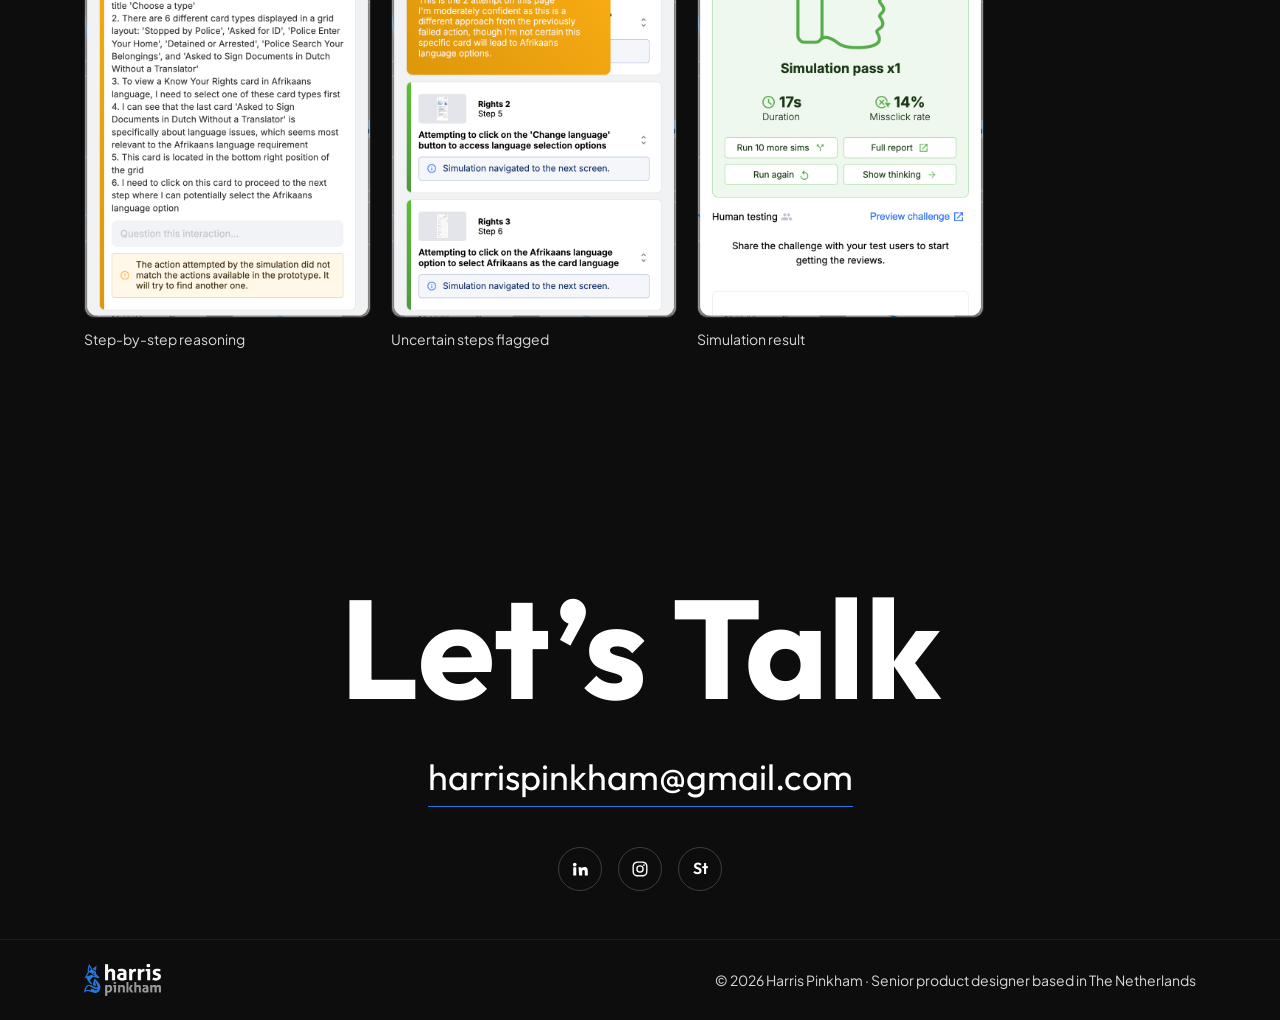
==== commit 18cb7efa: "Reposition as Senior Product Designer and fix CXAI claims The hero, stats, About heading, page title" ====
--- a/ai.html
+++ b/ai.html
@@ -4,21 +4,21 @@
   <meta charset="utf-8">
   <meta name="viewport" content="width=device-width, initial-scale=1">
   <title>Made with AI — Harris Pinkham</title>
-  <meta name="description" content="How Harris Pinkham uses AI as a UX/UI designer.">
+  <meta name="description" content="How Harris Pinkham uses AI as a product designer.">
   <link rel="canonical" href="https://harris-pinkham.onrender.com/ai.html">
   <!-- Link previews (LinkedIn, WhatsApp, Slack, X…) -->
   <meta property="og:type" content="website">
   <meta property="og:site_name" content="Harris Pinkham">
   <meta property="og:title" content="Made with AI — Harris Pinkham">
-  <meta property="og:description" content="How Harris Pinkham uses AI as a UX/UI designer.">
+  <meta property="og:description" content="How Harris Pinkham uses AI as a product designer.">
   <meta property="og:url" content="https://harris-pinkham.onrender.com/ai.html">
   <meta property="og:image" content="https://harris-pinkham.onrender.com/assets/og-image.png">
   <meta property="og:image:width" content="1200">
   <meta property="og:image:height" content="630">
-  <meta property="og:image:alt" content="Harris Pinkham, UX/UI Designer, based in Baarn, The Netherlands">
+  <meta property="og:image:alt" content="Harris Pinkham, Senior Product Designer, based in Baarn, The Netherlands">
   <meta name="twitter:card" content="summary_large_image">
   <meta name="twitter:title" content="Made with AI — Harris Pinkham">
-  <meta name="twitter:description" content="How Harris Pinkham uses AI as a UX/UI designer.">
+  <meta name="twitter:description" content="How Harris Pinkham uses AI as a product designer.">
   <meta name="twitter:image" content="https://harris-pinkham.onrender.com/assets/og-image.png">
   <link rel="icon" href="assets/favicon.png" type="image/png">
   <link rel="apple-touch-icon" href="assets/favicon.png">
@@ -138,7 +138,7 @@
 <footer>
   <div class="wrap">
     <img src="assets/logo.png" alt="harris pinkham" width="497" height="206">
-    <p>© 2026 Harris Pinkham · UX/UI designer based in The Netherlands</p>
+    <p>© 2026 Harris Pinkham · Senior product designer based in The Netherlands</p>
   </div>
 </footer>
 
--- a/styles.css
+++ b/styles.css
@@ -93,7 +93,7 @@
   image-rendering: pixelated; pointer-events: none;
 }
 .hero .wrap { position: relative; }
-.hero h1 { font-weight: 700; font-size: clamp(64px, 13vw, 150px); letter-spacing: -.02em; margin-top: 24px; }
+.hero h1 { font-weight: 700; font-size: clamp(64px, 11vw, 124px); letter-spacing: -.02em; margin-top: 24px; }
 .hero h1 .line { display: flex; align-items: center; gap: 24px; }
 .hero h1 .line:last-child { padding-left: clamp(0px, 13vw, 180px); }
 .hero h1 .line:last-child::before {
@@ -103,7 +103,8 @@
 }
 .hero h1 .star { width: clamp(40px, 7vw, 90px); }
 .hero .lead { max-width: 560px; margin-top: 40px; font-size: 18px; color: var(--muted); }
-.stats { display: grid; grid-template-columns: repeat(3, 1fr); gap: 24px; max-width: 800px; margin-top: 48px; }
+.hero .lead-extra { margin-top: 16px; }
+.stats { display: grid; grid-template-columns: repeat(4, 1fr); gap: 24px; max-width: 900px; margin-top: 48px; }
 .stats strong { display: block; font-family: "Outfit", sans-serif; font-size: 28px; font-weight: 600; color: var(--accent); }
 .stats span { font-size: 14px; color: var(--muted); }
 .circle-link {
@@ -331,7 +332,7 @@
   .hero-figure { width: 80vw; right: -20vw; top: auto; bottom: 0; opacity: .3; }
   .hero h1 .line:last-child { padding-left: 0; }
   .hero h1 .line:last-child::before { display: none; }
-  .stats { grid-template-columns: 1fr; gap: 16px; }
+  .stats { grid-template-columns: 1fr 1fr; gap: 20px 16px; }
   .work, .about { padding: 72px 0; }
   .projects, .projects.three, .cards { grid-template-columns: 1fr; }
   .page-hero { padding: 56px 0 40px; }
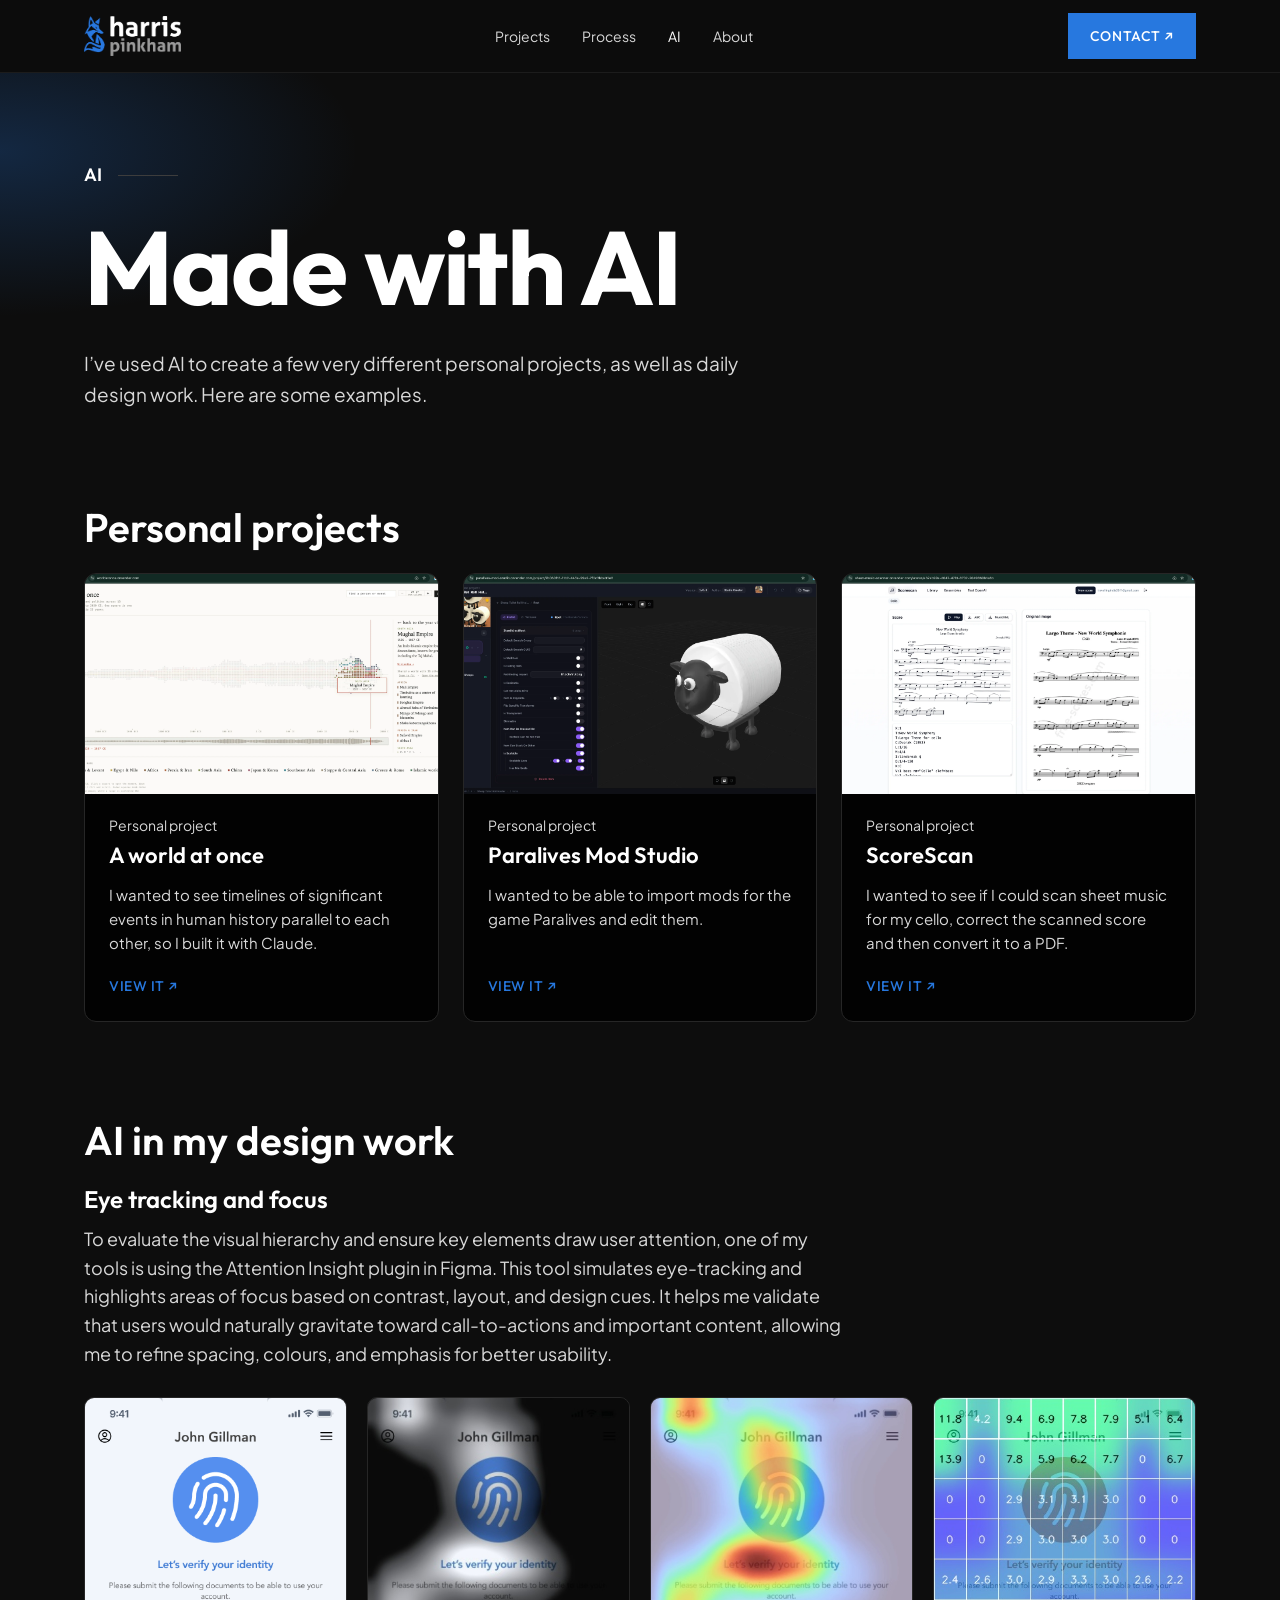
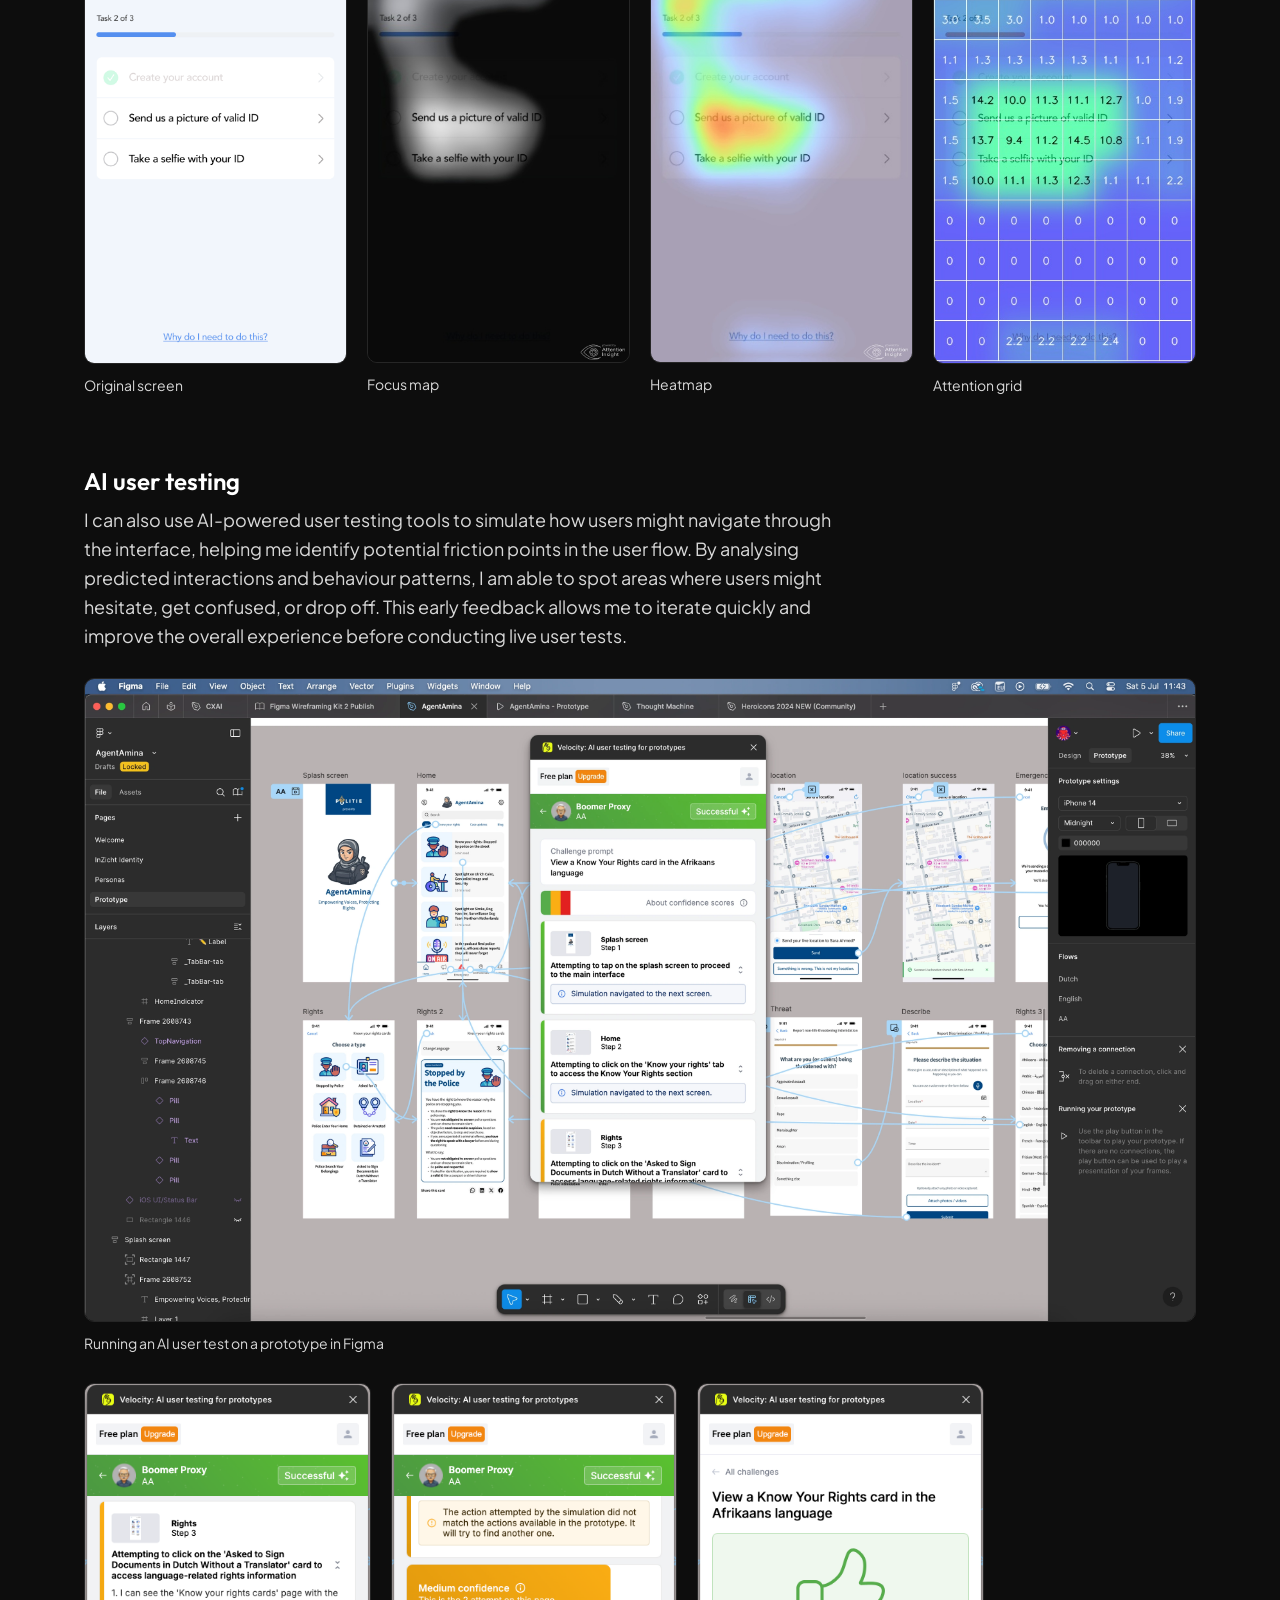
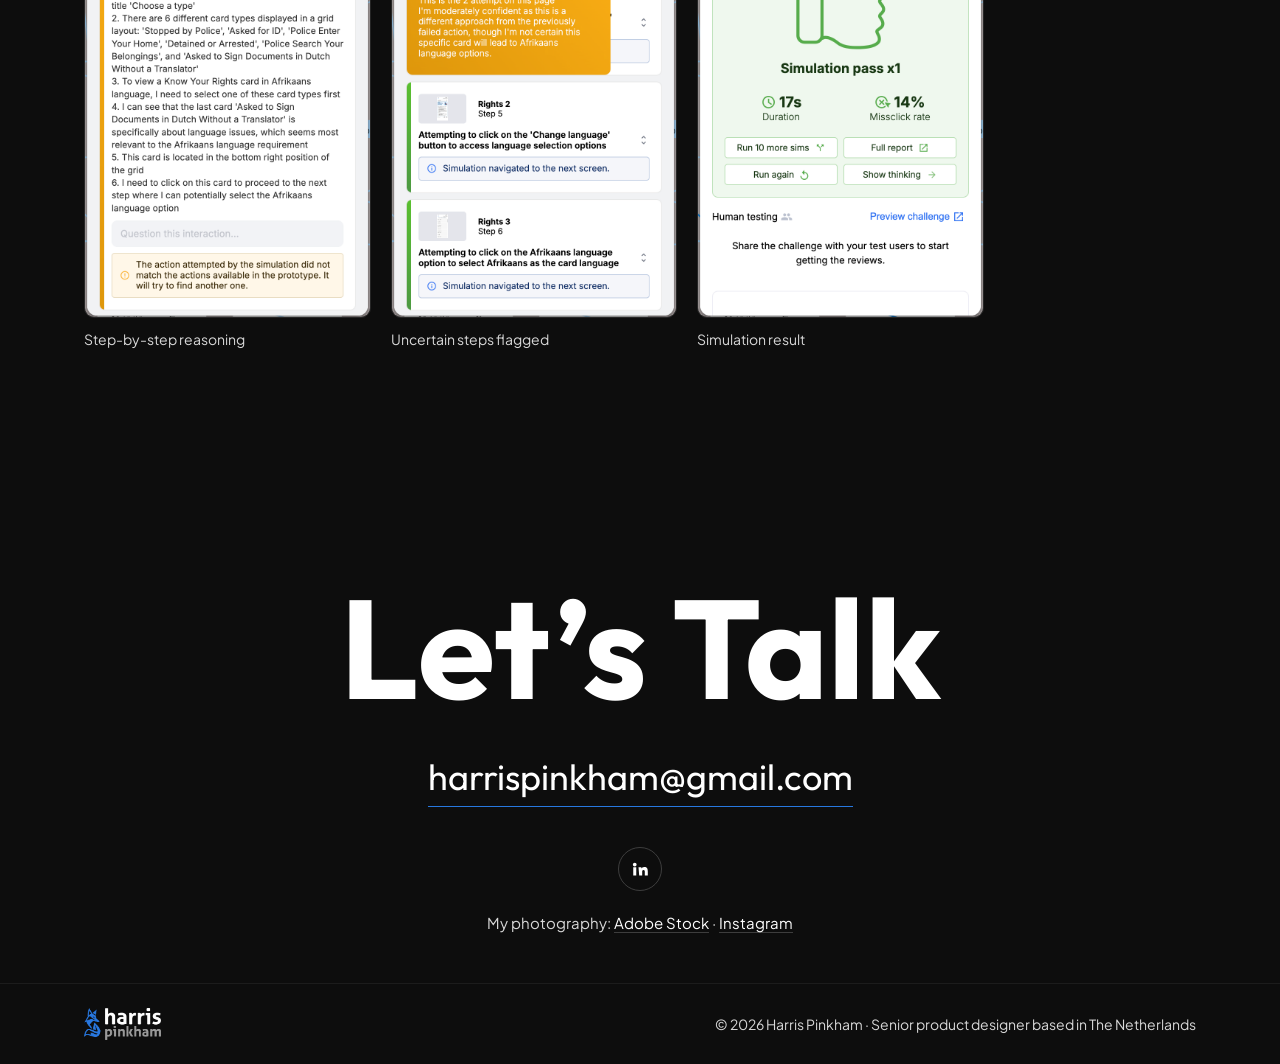
==== commit bd770705: "Sharpen home page and Huispedia, label photography links Home: the eyebrow names the sectors, each p" ====
--- a/ai.html
+++ b/ai.html
@@ -128,9 +128,8 @@
       <a class="email" href="mailto:harrispinkham@gmail.com">harrispinkham@gmail.com</a>
       <div class="socials">
         <a href="https://www.linkedin.com/in/harrispinkham/" aria-label="LinkedIn"><svg viewBox="0 0 24 24"><path d="M4.98 3.5a2.5 2.5 0 1 1 0 5 2.5 2.5 0 0 1 0-5zM3 9.75h4v11H3zm7 0h3.8v1.5h.06c.53-1 1.83-2.06 3.77-2.06 4.03 0 4.77 2.65 4.77 6.1v5.46h-4v-4.84c0-1.16-.02-2.64-1.61-2.64-1.61 0-1.86 1.26-1.86 2.56v4.92h-4z"/></svg></a>
-        <a href="https://www.instagram.com/indiaskapie" aria-label="Instagram"><svg viewBox="0 0 24 24"><path d="M12 7a5 5 0 1 0 0 10 5 5 0 0 0 0-10zm0 8.2a3.2 3.2 0 1 1 0-6.4 3.2 3.2 0 0 1 0 6.4zM17.3 5.5a1.2 1.2 0 1 0 0 2.4 1.2 1.2 0 0 0 0-2.4zM12 2c-2.7 0-3.1 0-4.1.06C4.6 2.2 2.2 4.6 2.06 7.9 2 8.9 2 9.3 2 12s0 3.1.06 4.1c.15 3.3 2.55 5.7 5.84 5.84C8.9 22 9.3 22 12 22s3.1 0 4.1-.06c3.3-.15 5.7-2.55 5.84-5.84.06-1 .06-1.4.06-4.1s0-3.1-.06-4.1C21.8 4.6 19.4 2.2 16.1 2.06 15.1 2 14.7 2 12 2zm0 1.8c2.67 0 3 0 4.03.06 2.4.1 3.97 1.7 4.1 4.1.05 1.05.06 1.36.06 4.04s0 3-.06 4.04c-.12 2.4-1.7 3.97-4.1 4.1-1.04.05-1.36.06-4.03.06s-3 0-4.04-.06c-2.4-.12-3.97-1.7-4.1-4.1C3.8 15 3.8 14.67 3.8 12s0-3 .06-4.04c.12-2.4 1.7-3.97 4.1-4.1C9 3.8 9.33 3.8 12 3.8z"/></svg></a>
-        <a class="social-text" href="https://stock.adobe.com/nl/contributor/207331564/Harris%20Pinkham" aria-label="Adobe Stock portfolio">St</a>
       </div>
+      <p class="photo-links">My photography: <a href="https://stock.adobe.com/nl/contributor/207331564/Harris%20Pinkham">Adobe Stock</a> · <a href="https://www.instagram.com/indiaskapie">Instagram</a></p>
     </div>
   </section>
 </main>
--- a/styles.css
+++ b/styles.css
@@ -164,7 +164,9 @@
 .socials a { display: grid; place-items: center; width: 44px; height: 44px; border: 1px solid var(--line); border-radius: 50%; }
 .socials a:hover { border-color: var(--accent); }
 .socials svg { width: 18px; height: 18px; fill: currentColor; }
-.socials .social-text { font-family: "Outfit", sans-serif; font-size: 16px; font-weight: 600; text-decoration: none; }
+.photo-links { margin-top: 20px; font-size: 15px; color: var(--muted); }
+.photo-links a { color: var(--text); text-decoration: none; border-bottom: 1px solid var(--line); }
+.photo-links a:hover { border-color: var(--accent); }
 footer { border-top: 1px solid #1c1c1c; padding: 24px 0; font-size: 14px; color: var(--muted); }
 footer .wrap { display: flex; justify-content: space-between; align-items: center; gap: 16px; }
 footer img { height: 32px; width: auto; }
@@ -232,6 +234,14 @@
 .project-nav small { display: block; color: var(--muted); font-size: 13px; }
 .project-nav span { font-family: "Outfit", sans-serif; font-size: 20px; font-weight: 600; }
 .project-nav a:hover span { color: var(--accent); }
+
+/* Key decisions on a project page */
+.decisions { padding-bottom: 80px; }
+.decision { display: grid; grid-template-columns: 1fr 1.25fr; gap: 56px; align-items: start; }
+.decision + .decision { margin-top: 80px; }
+.decision h3 { font-size: clamp(24px, 2.6vw, 32px); font-weight: 600; margin-bottom: 8px; }
+.decision h4 { margin-top: 24px; font-size: 14px; font-weight: 600; letter-spacing: .06em; text-transform: uppercase; color: var(--accent); }
+.decision p { margin-top: 8px; color: var(--muted); font-size: 17px; }
 
 /* Case study pages */
 .case-study { padding-bottom: 80px; }
@@ -339,6 +349,7 @@
   .project-info { grid-template-columns: 1fr; gap: 40px; padding-top: 56px; padding-bottom: 56px; }
   .mobile-screens, .mobile-screens.four { grid-template-columns: repeat(2, 1fr); gap: 16px; }
   .desktop-screens.two { grid-template-columns: 1fr; }
+  .decision { grid-template-columns: 1fr; gap: 32px; }
   .gallery.four, .gallery.three, .gallery.five { grid-template-columns: repeat(2, 1fr); gap: 16px; }
   .gallery.two { grid-template-columns: 1fr; }
   .cycle { max-width: 380px; }
